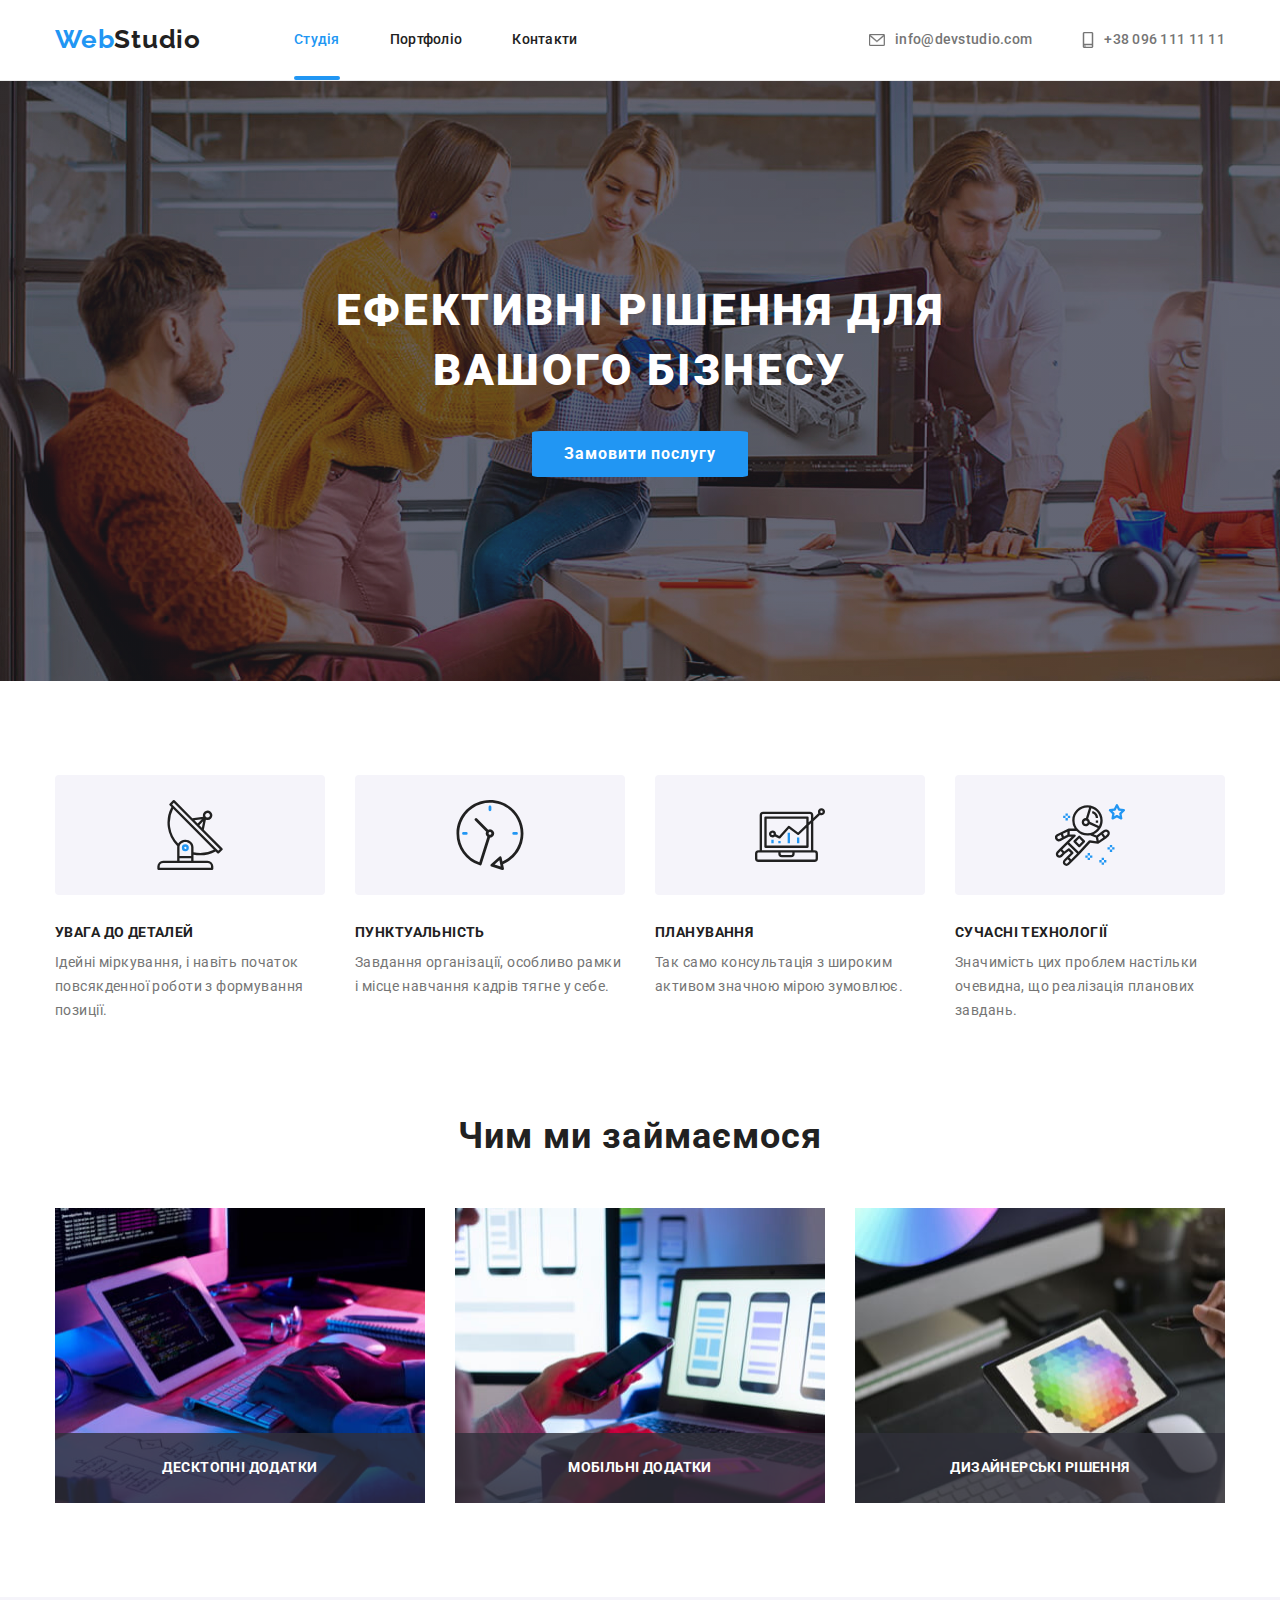
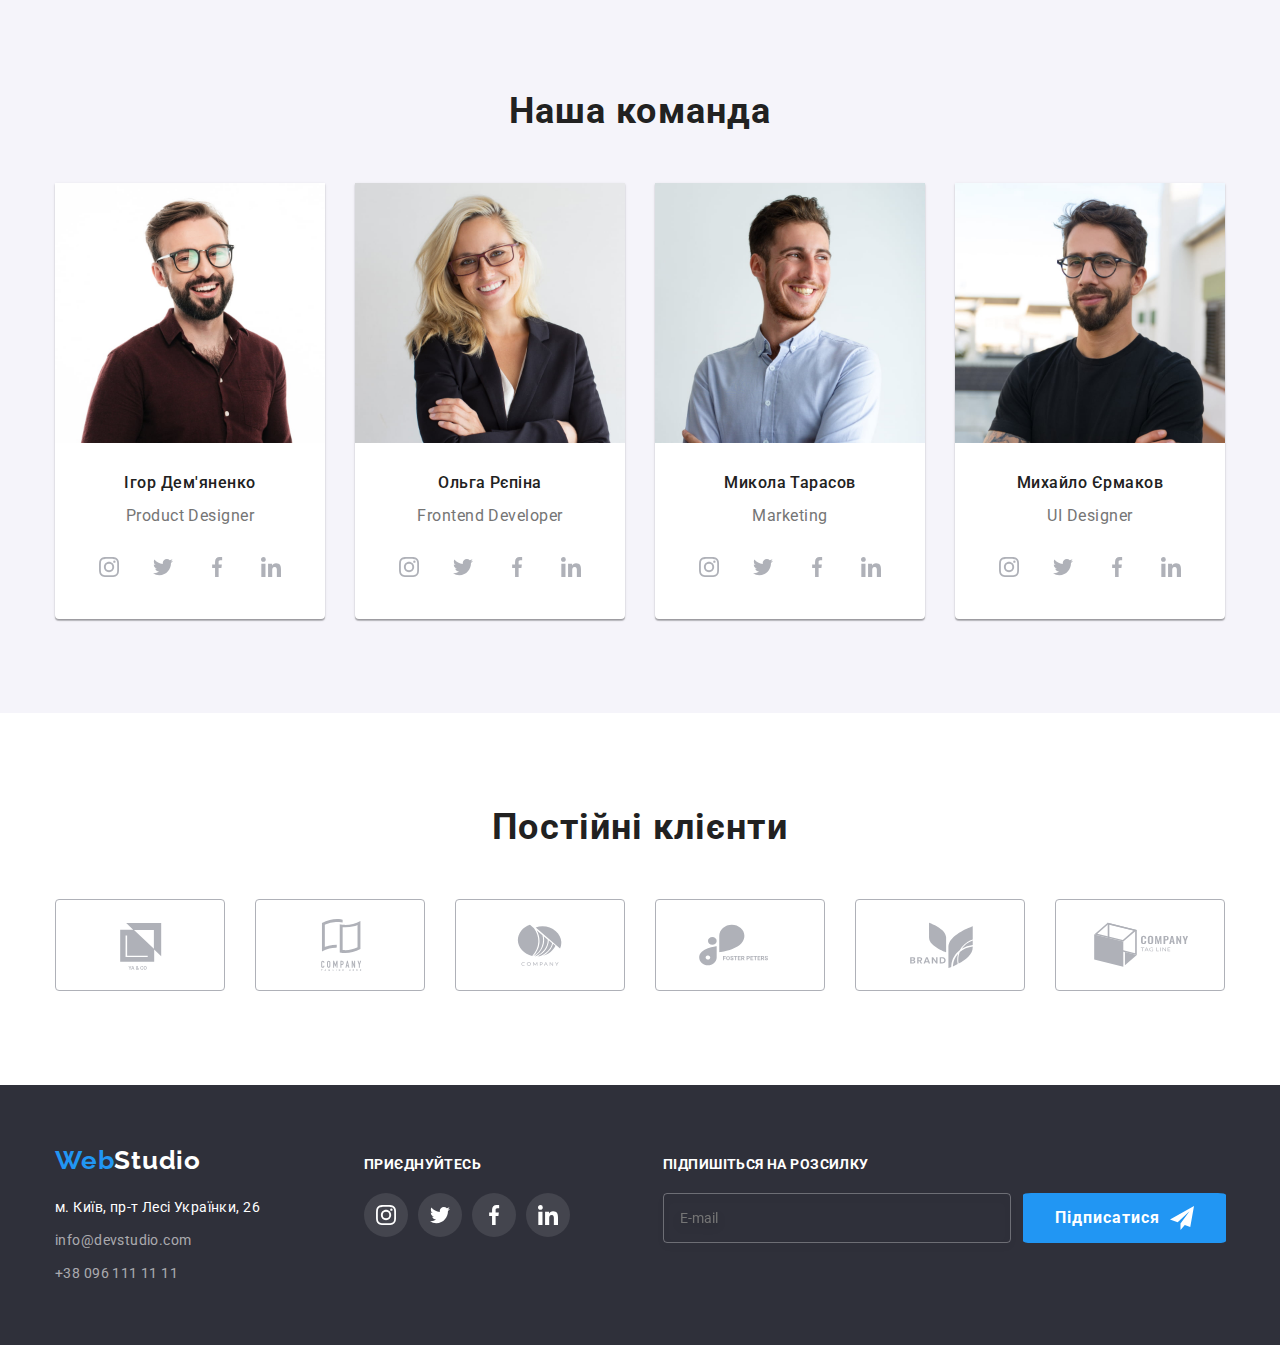
==== index.html @ 27faf97a "Initial commit" ====
<!DOCTYPE html>
<html lang="en">

<head>
    <meta charset="UTF-8">
    <meta http-equiv="X-UA-Compatible" content="IE=edge">
    <meta name="viewport" content="width=device-width, initial-scale=1.0">
    <title>WebStudio</title>
    <link href="https://unpkg.com/aos@2.3.1/dist/aos.css" rel="stylesheet">
    <link rel="stylesheet" href="./styles/modern-normalize.css">
    <link rel="stylesheet" href="./styles/styles.css">
    <link rel="preconnect" href="https://fonts.googleapis.com">
    <link rel="preconnect" href="https://fonts.googleapis.com">
    <link rel="preconnect" href="https://fonts.gstatic.com" crossorigin>
    <link rel="stylesheet"
        href="https://fonts.googleapis.com/css2?family=Raleway:wght@700&family=Roboto:wght@400;500;700;900&display=swap">

</head>

<body>
    <header class="header">
        <div class="container main">
            <!-- Logo -->
            <a class="logo link" href="./index.html"><span class="accent-logo">Web</span>Studio</a>
            <!--Navigation-->
            <nav>
                <ul class="site-nav list">
                    <li class="item"><a class="link position" href="./index.html">Студія</a></li>
                    <li class="item"><a class="link" href="./portfolio.html">Портфоліо</a></li>
                    <li class="item"><a class="link" href="./index.html">Контакти</a></li>
                </ul>
            </nav>

            <ul class="auth-nav list">
                <li class="item">
                    <a class="link" href="mailto:info@devstudio.com">
                        <svg class="icon" width="16" height="12">
                            <use href="./imeges/icons.svg#envelope"></use>
                        </svg>
                        info@devstudio.com</a>
                </li>
                <li class="item"><a class="link" href="tel:+380961111111">
                        <svg class="icon" width="12" height="16">
                            <use href="./imeges/icons.svg#smartphone"></use>
                        </svg>
                        +38 096 111 11 11</a></li>
            </ul>
        </div>
    </header>

    <main>

        <!--Hero-->

        <section class="hero">
            <div class="container">
                <h1 class="main-title">Ефективні рішення для вашого бізнесу</h1>

                <button class="btn primary" type="button" data-modal-open>Замовити послугу</button>
            </div>
        </section>



        <!--Features-->

        <section class="features section">
            <div class="container">
                <h2 class="visually-hidden">features</h2>

                <ul class="list">
                    <li class="item">
                        <div class="box-icon">
                            <svg class="icon-group" width="70" height="70">
                                <use href="./imeges/icons.svg#antenna"></use>
                            </svg>
                        </div>
                        <h3 class="title">Увага до деталей</h3>
                        <p class="text">Ідейні міркування, і навіть початок повсякденної роботи з формування позиції.

                        </p>
                    </li>
                    <li class="item">
                        <div class="box-icon">
                            <svg class="icon-group" width="70" height="70">
                                <use href="./imeges/icons.svg#clock"></use>
                            </svg>
                        </div>
                        <h3 class="title">Пунктуальність</h3>
                        <p class="text">Завдання організації, особливо рамки і місце навчання кадрів тягне у себе.</p>
                    </li>
                    <li class="item">
                        <div class="box-icon">
                            <svg class="icon-group" width="70" height="70">
                                <use href="./imeges/icons.svg#diagram"></use>
                            </svg>
                        </div>
                        <h3 class="title">Планування</h3>
                        <p class="text">Так само консультація з широким активом значною мірою зумовлює.</p>
                    </li>
                    <li class="item">
                        <div class="box-icon">
                            <svg class="icon-group" width="70" height="70">
                                <use href="./imeges/icons.svg#astronaut"></use>
                            </svg>
                        </div>
                        <h3 class="title">Сучасні Технології</h3>
                        <p class="text">Значимість цих проблем настільки очевидна, що реалізація планових завдань.</p>
                    </li>
                </ul>
            </div>
        </section>

        <!--What do we do-->

        <section class="section activity">
            <div class="container">
                <h2 class="section-title">Чим ми займаємося</h2>

                <ul class="list">
                    <li class="item">
                        <div class="activ-modal">
                            <img src="./imeges/img-work/box-1.jpg" alt="Робота с кодом" width="370" height="295">
                            <p class="title">Десктопні додатки</p>
                        </div>


                        <!-- <div class="activ-modal">
                                                <img src="./imeges/img-work/box-1.jpg" alt="Робота с кодом" width="370" height="295">
                                                <div class="modal-title">
                                                    <p class="title">Десктопні додатки</p>
                                                </div>
                                            </div> -->
                    </li>
                    <li class="item">
                        <div class="activ-modal">
                            <img src="./imeges/img-work/box-2.jpg" alt="Робота над інтерфейсом мобільного застосунку"
                                width="370" height="295">
                            <p class="title">Мобільні додатки</p>
                        </div>

                    </li>
                    <li class="item">
                        <div class="activ-modal">
                            <img src="./imeges/img-work/box-3.jpg" alt="Робота з кольоровою палітрою" width="370"
                                height="295">
                            <p class="title">Дизайнерські рішення</p>
                        </div>
                    </li>
                </ul>
            </div>
        </section>

        <!--Our Team-->

        <section class="section team">
            <div class="container">
                <h2 class="section-title">Наша команда</h2>

                <ul class="list">
                    <li class="item">
                        <img class="photo" src="./imeges/img-team/img.jpg " alt="Член нашої команди" height="260"
                            width="270">
                        <div class="person">
                            <h3 class="title">Ігор Дем'яненко</h3>
                            <p class="text">Product Designer</p>
                            <ul class="social-list list">
                                <li class="social-item"><a class="link" href="https://www.instagram.com" target="_blank"
                                        aria-label="instagram"> <svg class="social-icon" width="20" height="20">
                                            <use href="./imeges/icons.svg#instagram"></use>
                                        </svg></a></li>
                                <li class="social-item"><a class="link" href="https://twitter.com/?lang=ru"
                                        target="_blank" aria-label="twitter"><svg class="social-icon" width="20"
                                            height="20">
                                            <use href="./imeges/icons.svg#twitter"></use>
                                        </svg></a></li>
                                <li class="social-item"><a class="link" href="https://www.facebook.com" target="_blank"
                                        aria-label="facebook"><svg class="social-icon" width="20" height="20">
                                            <use href="./imeges/icons.svg#facebook"></use>
                                        </svg></a></li>
                                <li class="social-item"><a class="link" href="https://www.linkedin.com/login/uk"
                                        target="_blank" aria-label="linkedin"><svg class="social-icon" width="20"
                                            height="20">
                                            <use href="./imeges/icons.svg#linkedin"></use>
                                        </svg></a></li>
                            </ul>
                        </div>
                    </li>
                    <li class="item">
                        <img class="photo" src="./imeges/img-team/img-1.jpg" alt="Член нашої команди" height="260"
                            width="270">
                        <div class="person">
                            <h3 class="title">Ольга Рєпіна</h3>
                            <p class="text">Frontend Developer</p>
                            <ul class="social-list list">
                                <li class="social-item"><a class="link" href="https://www.instagram.com" target="_blank"
                                        aria-label="instagram">
                                        <svg class="social-icon" width="20" height="20">
                                            <use href="./imeges/icons.svg#instagram"></use>
                                        </svg></a></li>
                                <li class="social-item"><a class="link" href="https://twitter.com/?lang=ru"
                                        target="_blank" aria-label="twitter"><svg class="social-icon" width="20"
                                            height="20">
                                            <use href="./imeges/icons.svg#twitter"></use>
                                        </svg></a></li>
                                <li class="social-item"><a class="link" href="https://www.facebook.com" target="_blank"
                                        aria-label="facebook"><svg class="social-icon" width="20" height="20">
                                            <use href="./imeges/icons.svg#facebook"></use>
                                        </svg></a></li>
                                <li class="social-item"><a class="link" href="https://www.linkedin.com/login/uk"
                                        target="_blank" aria-label="linkedin"><svg class="social-icon" width="20"
                                            height="20">
                                            <use href="./imeges/icons.svg#linkedin"></use>
                                        </svg></a></li>
                            </ul>


                        </div>
                    <li class="item">
                        <img class="photo" src="./imeges/img-team/img-2.jpg" alt="Член нашої команди" height="260"
                            width="270">
                        <div class="person">
                            <h3 class="title">Микола Тарасов</h3>
                            <p class="text">Marketing</p>
                            <ul class="social-list list">
                                <li class="social-item"><a class="link" href="https://www.instagram.com" target="_blank"
                                        aria-label="instagram"> <svg class="social-icon" width="20" height="20">
                                            <use href="./imeges/icons.svg#instagram"></use>
                                        </svg></a></li>
                                <li class="social-item"><a class="link" href="https://twitter.com/?lang=ru"
                                        target="_blank" aria-label="twitter"><svg class="social-icon" width="20"
                                            height="20">
                                            <use href="./imeges/icons.svg#twitter"></use>
                                        </svg></a></li>
                                <li class="social-item"><a class="link" href="https://www.facebook.com" target="_blank"
                                        aria-label="facebook"><svg class="social-icon" width="20" height="20">
                                            <use href="./imeges/icons.svg#facebook"></use>
                                        </svg></a></li>
                                <li class="social-item"><a class="link" href="https://www.linkedin.com/login/uk"
                                        target="_blank" aria-label="linkedin"><svg class="social-icon" width="20"
                                            height="20">
                                            <use href="./imeges/icons.svg#linkedin"></use>
                                        </svg></a></li>
                            </ul>
                        </div>
                    </li>
                    <li class="item">
                        <img class="photo" src="./imeges/img-team/img-3.jpg" alt="Член нашої команди" height="260"
                            width="270">
                        <div class="person">
                            <h3 class="title">Михайло Єрмаков</h3>
                            <p class="text">UI Designer</p>
                            <ul class="social-list list">
                                <li class="social-item"><a class="link" href="https://www.instagram.com" target="_blank"
                                        aria-label="instagram"> <svg class="social-icon" width="20" height="20">
                                            <use href="./imeges/icons.svg#instagram"></use>
                                        </svg></a>
                                </li>
                                <li class="social-item"><a class="link" href="https://twitter.com/?lang=ru"
                                        target="_blank" aria-label="twitter"><svg class="social-icon" width="20"
                                            height="20">
                                            <use href="./imeges/icons.svg#twitter"></use>
                                        </svg></a></li>
                                <li class="social-item"><a class="link" href="https://www.facebook.com" target="_blank"
                                        aria-label="facebook"><svg class="social-icon" width="20" height="20">
                                            <use href="./imeges/icons.svg#facebook"></use>
                                        </svg></a></li>
                                <li class="social-item"><a class="link" href="https://www.linkedin.com/login/uk"
                                        target="_blank" aria-label="linkedin"><svg class="social-icon" width="20"
                                            height="20">
                                            <use href="./imeges/icons.svg#linkedin"></use>
                                        </svg></a></li>
                            </ul>
                        </div>
                    </li>
                </ul>


            </div>
        </section>

        <section class="client-section">
            <h2 class="section-title">Постійні клієнти</h2>
            <div>
                <ul class="client-list list">
                    <li class="item">
                        <a class="link" href="">
                            <svg class="client-icon">
                                <use href="./imeges/icons.svg#client-1"></use>
                            </svg>
                        </a>

                    </li>
                    <li class="item">
                        <a class="link" href="">
                            <svg class="client-icon" width="170" height="92">
                                <use href="./imeges/icons.svg#client-2"></use>
                            </svg>
                        </a>

                    </li>
                    <li class="item">
                        <a class="link" href="">
                            <svg class="client-icon" width="170" height="92">
                                <use href="./imeges/icons.svg#client-3"></use>
                            </svg>
                        </a>

                    </li>
                    <li class="item">
                        <a class="link" href="">
                            <svg class="client-icon" width="170" height="92">
                                <use href="./imeges/icons.svg#client-4"></use>
                            </svg>
                        </a>

                    </li>
                    <li class="item">
                        <a class="link" href="">
                            <svg class="client-icon" width="170" height="92">
                                <use href="./imeges/icons.svg#client-5"></use>
                            </svg>
                        </a>

                    </li>
                    <li class="item">
                        <a class="link" href="">
                            <svg class="client-icon" width="170" height="92">
                                <use href="./imeges/icons.svg#client-6"></use>
                            </svg>
                        </a>


                    </li>
                </ul>
            </div>
        </section>
    </main>

    <footer class="footer">

        <!--Address-->
        <div class="container foot-add">

            <div class="block-add">
                <a class="logo link" href="./index.html"><span class="accent-logo">Web</span>Studio</a>

                <address class="address">
                    <ul class="add-list">
                        <li class="item"><a class="link addr" href="https://goo.gl/maps/9xss51EfxwouUqXj7"
                                target="_blank" rel="noreferrer noopener">м. Київ, пр-т Лесі Українки, 26</a>
                        </li>
                        <li class="item"><a class="link" href="mailto:info@devstudio.com">info@devstudio.com</a></li>
                        <li class="item"><a class="link" href="tel:+380961111111">+38 096 111 11 11</a></li>
                    </ul>
                </address>
            </div>


            <div class="sociallink foot-block">
                <p class="title">приєднуйтесь</p>
                <ul class="social-list list">
                    <li class="social-item-main"><a class="link" href="https://www.instagram.com" target="_blank"
                            aria-label="instagram">
                            <svg class="social-icon" width="20" height="20">
                                <use href="./imeges/icons.svg#instagram"></use>
                            </svg></a></li>
                    <li class="social-item-main"><a class="link" href="https://twitter.com/?lang=ru" target="_blank"
                            aria-label="twitter"><svg class="social-icon" width="20" height="20">
                                <use href="./imeges/icons.svg#twitter"></use>
                            </svg></a></li>
                    <li class="social-item-main"><a class="link" href="https://www.facebook.com" target="_blank"
                            aria-label="facebook"><svg class="social-icon" width="20" height="20">
                                <use href="./imeges/icons.svg#facebook"></use>
                            </svg></a></li>
                    <li class="social-item-main"><a class="link" href="https://www.linkedin.com/login/uk"
                            target="_blank" aria-label="linkedin"><svg class="social-icon" width="20" height="20">
                                <use href="./imeges/icons.svg#linkedin"></use>
                            </svg></a></li>
                </ul>
            </div>

            <div class="block-form">
                <form name="send-form">
                    <p class="send-title">Підпишіться на розсилку</p>
                    <div class="send">
                        <label>
                            <input class="send-input" type="email" name="send" placeholder="E-mail">
                        </label>
                        <button class="btn primary send-btn" type="submit">
                            Підписатися
                            <svg class="icon-send" width="24" height="24">
                                <use href="./imeges/icons.svg#send"></use>
                            </svg>
                        </button>
                    </div>
                </form>
            </div>

        </div>
    </footer>

    <!-- Modal -->

    <div class="backdrop is-hidden" data-modal>
        <div class="modal"><button class="modal-btn" type="button" data-modal-close>
                <svg class="close-btn" width="11" height="11">
                    <use href="./imeges/icons.svg#close"></use>
                </svg>
            </button>

            <form class="register-form" name="register-form">
                <strong class="register-form-title">Залиште свої дані, ми вам передзвонимо</strong>
                <div class="register-form-group" role="group">
                    <label class="register-form-field">
                        <span class="register-form-lable">Ім'я</span>
                        <input class="register-form-input" name="user-name" type="text" required>
                        <svg class="register-form-icon" height="18" width="18">
                            <use href="./imeges/icons.svg#person-black"></use>
                        </svg>
                    </label>
                    <label class="register-form-field">
                        <span class="register-form-lable">Телефон</span>
                        <input class="register-form-input" name="user-tel" type="tel" required>
                        <svg class="register-form-icon" height="18" width="18">
                            <use href="./imeges/icons.svg#phone-black"></use>
                        </svg>
                    </label>
                    <label class="register-form-field">
                        <span class="register-form-lable">Пошта</span>
                        <input class="register-form-input" name="user-email" type="email" required>
                        <svg class="register-form-icon" height="18" width="18">
                            <use href="./imeges/icons.svg#email-black"></use>
                        </svg>
                    </label>
                    <label class="register-form-field">
                        <span class="register-form-heading">Коментар</span>
                        <textarea class="register-form-message" name="massage" rows="5"
                            placeholder="Введіть текст"></textarea>
                    </label>
                </div>

                <label class="register-form-agreement">
                    <input class="register-form-checkbox visually-hidden" type="checkbox" name="agreement" required>
                    <svg class="register-form-icons" width="16" height="15">
                        <use class="icon-uncheck" href="./imeges/icons.svg#uncheck"></use>
                        <use class="icon-check" href="./imeges/icons.svg#check"></use>
                    </svg>
                    <span class="register-form-desc">Погоджуюся з розсилкою та приймаю
                        <a class="register-form-link" href="">Умови договору</a></span>
                </label>
                <button class="register-form-btn btn primary" type="submit">Відправити</button>
            </form>


        </div>


    </div>

    <script src="./js/modal.js"></script>
    <script src="https://unpkg.com/aos@2.3.1/dist/aos.js"></script>
</body>

</html>
---- styles/styles.css ----
:root {
    --main-color-title: #212121;
    --main-color-text: #757575;
    --accent-color: #2196F3;
    --additional-color: rgba(255, 255, 255, 0.6);
    --black-color: #000000;
    --main-background-color: #fff;
    --header-bg: #ECECEC;
    --additional-bg: #2F303A;
    --btn-color: #F5F4FA;
    --bg-portfolio: #EEEEEE;
    --icon: #AFB1B8;
    --white-ten-persent: rgba(255, 255, 255, 0.1);
    --black-ten-persent: rgba(0, 0, 0, 0.1);
    --backdrop: rgba(0, 0, 0, 0.2);
    --rgba-accent-bg: rgba(33, 150, 243, 0.9);
    --activity-modal:rgba(47, 48, 58, 0.8);
    --duration: 250ms;
    --timing-function: cubic-bezier(0.4, 0, 0.2, 1);
    --register-form-border: 1px solid rgba(33, 33, 33, 0.2);

}


body {
    background-color: var(--main-background-color);
    color: var(--main-color-text);
    font-family: 'Roboto', sans-serif;
    letter-spacing: 0.03em;
    font-size: 14px;

}

h1,
h2,
h3,
h4,
h5,
h6,
p,
ul {
    margin-top: 0;
    margin-bottom: 0;
    padding-right: 0;
    padding-left: 0;
}

img {
    display: block;
}

.visually-hidden {
    position: absolute;
    width: 1px;
    height: 1px;
    margin: -1px;
    border: 0;
    padding: 0;
    white-space: nowrap;
    clip-path: inset (100%);
    clip: rect(0 0 0 0);
    overflow: hidden;
}

.container {
    margin-right: auto;
    margin-left: auto;
    /* outline: 1px solid tomato; */


    width: 1200px;
    padding-right: 15px;
    padding-left: 15px;

}

/* header */

.container.main {
    display: flex;
    align-items: center;
}

.container .list {
    display: flex;
}

.site-nav {
    display: flex;
}


.auth-nav {
    display: flex;
}

.auth-nav .link {
    display: block;
    padding-top: 32px;
    padding-bottom: 32px;
}

.header {
    border-bottom-width: 1px;
    border-bottom-style: solid;
    border-bottom-color: var(--header-bg);

}

.logo.link {
    display: block;
    margin-right: 93px;

    font-family: 'Raleway';
    font-weight: 700;
    font-size: 26px;
    line-height: 1.2;
    letter-spacing: 0.03em;
    color: var(--main-color-title);
}

.accent-logo {
    color: var(--accent-color);
}

/* nav */

.list {
    list-style-type: none;
    margin: 0;
    padding-left: 0;
}

.site-nav .item,
.auth-nav .item {
    font-weight: 500;
    font-size: 14px;
    line-height: 1.14;
    letter-spacing: 0.02em;
}

.site-nav .item+.item {
    margin-left: 50px;
}



.auth-nav {
    margin-left: auto;
}

.auth-nav .item+.item {
    margin-left: 50px;
}

.link {
    text-decoration: none;
    color: var(--main-color-title);
}

.list .link {
    transition: color var(--duration) var(--timing-function) ;
}

.list .link:hover,
.list .link:focus {
    color: var(--accent-color);
}

.site-nav .link {
    display: block;
    padding-top: 32px;
    padding-bottom: 32px;
}

.auth-nav.list .link {
    color: var(--main-color-text);
}

.auth-nav .link:hover {
    color: var(--accent-color);
}



.link.position {
    position: relative;
    color: #2196F3;
}

.site-nav .link.position::after {
    position: absolute;
    left: 0;
    bottom: 0;
    content: "";
    width: 100%;
    height: 4px;
    border-radius: 2px;
    background-color: var(--accent-color);
}

.icon {
    fill: currentColor;
    stroke: currentColor;
}




.auth-nav.list .link {
    display: flex;
    align-items: center;
    gap: 10px;
}

/* hero */

.hero {
    background-color: var(--additional-bg);
    text-align: center;
    padding: 200px 0;
    background-image: linear-gradient(to right,
            rgba(47, 48, 58, 0.4),
            rgba(47, 48, 58, 0.4)),
        url(../imeges/img-bg/Img.jpg);
    background-repeat: no-repeat;
    background-size: cover;
    height: 600px;
    max-width: 1600px;
    margin-left: auto;
    margin-right: auto;
}

.main-title {
    width: 696px;
    margin: 0 auto;
    margin-bottom: 30px;
    font-weight: 900;
    font-size: 44px;
    line-height: 1.36;
    letter-spacing: 0.06em;
    text-transform: uppercase;
    color: var(--main-background-color);
}


/* animatons */



/* Backdrom/Modal */

.backdrop {
    position: fixed;
    top: 0;
    left: 0;
    width: 100%;
    height: 100%;
    background-color: var(--backdrop);
    transition: opacity var(--duration) var(--timing-function);

}

.backdrop.is-hidden {
    opacity: 0;
    pointer-events: none;
    visibility: hidden;
}

.backdrop.is-hidden .modal {
    opacity: 0;
    transform: translate(-50%, 0px);
  
}

.modal {
    position: absolute;
    top: 50%;
    left: 50%;
    transform: translate(-50%, -50%);
    width: 528px;
    height: 581px;

    padding: 40px;

    background-color: var(--main-background-color);
    box-shadow: 0px 1px 3px rgba(0, 0, 0, 0.12), 0px 1px 1px rgba(0, 0, 0, 0.14), 0px 2px 1px rgba(0, 0, 0, 0.2);
    border-radius: 4px;
    transition: opacity var(--duration) var(--timing-function), transform var(--duration) var(--timing-function), visibility var(--duration) var(--timing-function) ;
  
}

/* Register Form */



.register-form-title {
    display: block;
    text-align: center;
    margin-bottom: 12px;
    font-size: 20px;
    color: var(--main-color-title)
}

.register-form-group {
    position: relative;
    display: block;
    margin-bottom: 20px;

}

.register-form-field {
position: relative;
    display: block;
    margin-bottom: 10px;
}


.register-form-lable {
    display: block;
    margin-bottom: 4px;
    font-weight: 400;
        font-size: 12px;
        line-height: 1.16;
        letter-spacing: 0.01em;
}

.register-form-input {
width: 100%;
height: 45px;
padding-left: 42px;
padding-right: 42px;

border: var(--register-form-border);
border-radius: 4px;
outline: transparent;

transition: border var(--duration) var(--timing-function);
}

.register-form-input:focus,
.register-form-input:hover {
    border: 1px solid var(--accent-color);
}

.register-form-message {
display: block;
    width: 100%;
    height: 130px;
    padding: 18px;

    font-size: 14px;

    resize: none;
    outline: transparent;
    border: var(--register-form-border);
    border-radius: 10px;

    transition: border var(--duration) var(--timing-function);
}

.register-form-message:focus,
.register-form-message:hover {
    border: 1px solid var(--accent-color);
}




.register-form-agreement {
    display: flex;
    align-items: center;
    justify-content: center;
    gap: 10px;
    margin-bottom: 30px;
}

.register-form-heading {
    display: block;
        margin-bottom: 10px;
        font-size: 14px;
}

.register-form-icon {
position: absolute;
display: block;
   bottom: 12px;
   left: 12px;
   transition: fill var(--duration) var(--timing-function);
}

.register-form-input:focus ~ .register-form-icon,
.register-form-input:hover ~ .register-form-icon {
fill: var(--accent-color);
}

.icon-check {
    opacity: 0;
    transition: opacity var(--duration) var(--timing-function);
}
.icon-uncheck {
    opacity: 1;
    transition: opacity var(--duration) var(--timing-function);
}

.register-form-checkbox:checked + .register-form-icons .icon-check {
opacity: 1;
}
.register-form-checkbox:checked+.register-form-icons .icon-uncheck {
    opacity: 0;
}

.register-form-link {
    color: var(--accent-color);
}

.register-form-btn {
    display: block;
    margin: 0 auto;
    width: 200px;
    box-shadow: 0px 3px 1px rgba(0, 0, 0, 0.1), 0px 1px 2px rgba(0, 0, 0, 0.08), 0px 2px 2px rgba(0, 0, 0, 0.12);
}


/* button */

.btn {
    padding-top: 6px;
    padding-right: 22px;
    padding-bottom: 6px;
    padding-left: 22px;

    cursor: pointer;
    outline: none;
    border: none;
    border-radius: 4%;
    font-weight: 500;
    font-size: 16px;
    line-height: 1.625;
    align-items: center;
    text-align: center;
    letter-spacing: 0.03em;
    color: var(--main-color-title);
    background-color: var(--btn-color);
    font-family: inherit;

    transition: color var(--duration) var(--timing-function), background-color var(--duration) var(--timing-function), box-shadow var(--duration) var(--timing-function);
}

.btn:hover,
.btn:active,
.btn:focus {
    color: var(--main-background-color);
    background-color: var(--accent-color);
    box-shadow: 0px 3px 1px rgba(0, 0, 0, 0.1), 0px 1px 2px rgba(0, 0, 0, 0.08), 0px 2px 2px rgba(0, 0, 0, 0.12);
}

.btn.primary {
    padding-top: 10px;
    padding-right: 32px;
    padding-bottom: 10px;
    padding-left: 32px;

    background-color: var(--accent-color);
    color: var(--main-background-color);
    font-weight: 700;
    letter-spacing: 0.06em;

}

.modal-btn {
    cursor: pointer;
    display: flex;
    justify-content: center;
    align-items: center;
    position: absolute;
    top: 8px;
    right: 8px;
    width: 30px;
    height: 30px;
    border-radius: 50%;
    border: 1px solid var(--black-ten-persent) ;
    background-color: var(--main-background-color);
transition: fill var(--duration) var(--timing-function);
}

.modal-btn:hover {
    fill: var(--accent-color);
}


/* .modal-btn:hover,
.modal-btn:focus {
    border: 1px solid var(--accent-color);
    color: var(--accent-color);
} */






/* main */

.section {
    padding-top: 94px;
    padding-bottom: 94px;
}

.features.section {
    padding-bottom: 0;
}

.title {
    margin-bottom: 10px;

    font-weight: 700;
    font-size: 14px;
    line-height: 1.14;
    letter-spacing: 0.03em;
    text-transform: uppercase;
    color: var(--main-color-title);
}


.box-icon {
    display: flex;
    width: 270;
    height: 120px;
    background-color: var(--btn-color);
    align-items:center;
    justify-content: center;
    margin-bottom: 30px;
    border-radius: 4px;
}

.features .item {
    width: 270px;
}

.features .item+.item {
    margin-left: 30px;
}

/* Чим ми займаемося */

.activity .item+.item {
    margin-left: 30px;
}

.activ-modal {
        position: relative;
    } 

/* .activ-modal::before {
    content: "";
    position: absolute;
    bottom: 0;
    left: 0;
    height: 70px;
    width: 100%;
    background-color: var(--activity-modal);
}

.activity .title {
    position: absolute;
    bottom: 0;
    left: 50%;
    transform: translate(-50%, 0);
    color: var(--main-background-color);
    padding: 27px 0px;
    margin: 0;

} */

.modal-title {

}

.activ-modal .title {
    position: absolute;
    display: flex;
    justify-content: center;
    align-items: center;
    color: var(--main-background-color);
    
    bottom: 0;
    margin-bottom: 0;
    
    width: 100%;
    height: 70px;
    background-color: var(--activity-modal);


}


/*  */

.section.team .title {
    font-weight: 700;
    font-size: 14px;
    line-height: 1.14;
    letter-spacing: 0.03em;
    color: var(--main-color-title);
    text-transform: none;
}


.section.team .item {
    background-color: var(--main-background-color);
    box-shadow: 0px 1px 3px rgba(0, 0, 0, 0.12), 0px 1px 1px rgba(0, 0, 0, 0.14), 0px 2px 1px rgba(0, 0, 0, 0.2);
    border-radius: 0px 0px 4px 4px;
}

.section-title {

    margin-bottom: 50px;

    font-weight: 700;
    font-size: 36px;
    line-height: 1.16;
    text-align: center;
    letter-spacing: 0.03em;
    color: var(--main-color-title);
    
}

.text {
    font-size: 14px;
    line-height: 1.7;
    letter-spacing: 0.03em;
    color: var(--main-color-text);
}

.section.team .text {
    font-size: 16px;
    font-weight: 400;
    text-align: center;
    margin-bottom: 16px;
}

.section.team {
    background-color: #F5F4FA;
}

.section.team .title {
    font-weight: 500;
    font-size: 16px;
    line-height: 1.187;
    text-align: center;
    letter-spacing: 0.03em;
    color: var(--main-color-title);
}


.section.team .item+.item {
    margin-left: 30px;
}

.person {
    padding-top: 30px;
    padding-bottom: 30px;
}

.social-list {
    display: flex;
    gap: 10px;
    justify-content: center;

}


.social-item .link {
    display: flex;
    align-items: center;
    justify-content: center;
    width: 44px;
    height: 44px;
    color: var(--icon);
    border-radius: 50%;
    background-color: var(--main-background-color);

    transition: color var(--duration) var(--timing-function), background-color var(--duration) var(--timing-function);
}

.social-icon {
    fill: currentColor;

}

.social-item .link:hover,
.social-item .link:focus {
    color: var(--main-background-color);
    background-color: var(--accent-color);
}


/* кліенти */

.client-section {
    padding-top: 94px;
    padding-bottom: 94px;
}

.client-list {
display: flex;
justify-content: center;
gap: 30px;
}

.client-icon {
    fill: currentColor;
    width: 170px;
    height: 92px;
}

.client-section .link {
    display: block;
    border: 1px solid var(--icon);
    border-radius: 4px;
    color: var(--icon);
    width: 170px;
    height: 92px;

    transition: color var(--duration) var(--timing-function), border-color var(--duration) var(--timing-function);
}

.client-section .link:hover,
.client-section .link:focus {
    color: var(--accent-color);
    border-color: var(--accent-color);
}











/* Footer */

.footer {
    background-color: var(--additional-bg);
    padding-bottom: 60px;
    padding-top: 60px;
}

.footer .logo {
    color: var(--main-background-color)
}

.address .link {
    font-style: normal;
    font-weight: 400;
    font-size: 14px;
    line-height: 1.7;
    letter-spacing: 0.03em;
    color: var(--additional-color);
}


.link.addr {
    font-style: normal;
    font-weight: 400;
    font-size: 14px;
    line-height: 1.7;
    letter-spacing: 0.03em;
    color: #FFFFFF;
}

.add-list {
    list-style: none;
}

.add-list .item:not(:last-child) {
    margin-bottom: 9px;
}

.add-list .link {
    transition: color var(--duration) var(--timing-function);
}

.add-list .link:hover,
.add-list .link:focus {
    color: var(--accent-color);
}

.footer .logo {
    margin-bottom: 20px;
}

.container.foot-add {
display: flex;
align-items: baseline;
}

.block-add {
    margin-right: 70px;
}

/* footer sosial */

.footer-sections {
    display: flex;

}
.social-item-main {
    display: flex;
}

.social-item-main .link{
display: flex;
align-items: center;
justify-content: center;
width: 44px;
height: 44px;
color: var(--main-background-color);
border-radius: 50%;
background-color: var(--white-ten-persent);
}

.sociallink .link {
transition: color var(--duration) var(--timing-function), background-color var(--duration) var(--timing-function), stroke var(--duration) var(--timing-function);
}

.sociallink .link:hover,
.sociallink .link:focus {
    background-color: var(--accent-color);
    color: var(--main-background-color);
   
}
.sociallink .title {
    color: var(--main-background-color);
    margin-bottom: 20px;
}

/* footer send */

.icon-send {
    fill: #fff;
}

.send-btn {
    display: flex;
    gap: 10px;
}


.foot-block {
    margin-right: 93px;
}

.send {
    display: flex;
}

.send-title {
    color: var(--main-background-color);
    margin-bottom: 20px;
    font-weight: 700;
    font-size: 14px;
    line-height: 1.14;
    letter-spacing: 0.03em;
    text-transform: uppercase;
}

.send-input {
    background-color: transparent;
    height: 50px;
    width: 348px;
    outline: transparent;
    border: 1px solid rgba(255, 255, 255, 0.3);
    filter: drop-shadow(0px 4px 4px rgba(0, 0, 0, 0.15));
    border-radius: 4px;
    margin-right: 12px;
    padding-left: 16px;
    color: var(--main-background-color);

    transition: border var(--duration) var(--timing-function);
}

.send-input:focus {
    border: 1px solid var(--accent-color);
}

.send-input {
    padding-left: 16px;
}

.block-form {
    margin-right: auto;
}


/* PORTFOLIO */

.title-port {
    margin-bottom: 4px;
    font-weight: 700;
    font-size: 18px;
    line-height: 2;
    letter-spacing: 0.06em;
    color: var(--main-color-title);
}

.category {
    font-weight: 400;
    font-size: 16px;
    line-height: 1.87;
    letter-spacing: 0.03em;
    color: var(--main-color-text);
}

.section.our-work .list {
    justify-content: center;
}


.container .list.card {
    display: flex;
}

.list.card {
    margin-top: 50px;
    flex-wrap: wrap;
}


.list.button .item+.item {
    margin-left: 8px;
}

.list.card .item {
    margin-right: 30px;
    margin-bottom: 30px;

}

.name-card {
    padding: 20px 24px;
    border: 1px solid var(--bg-portfolio);
    border-top: none;
}

.list.card .item:nth-child(3n) {
    margin-right: 0px;
}

.list.card .item:nth-last-child(-n+3) {
    margin-bottom: 0px;
}

.list.card .link {
    display: block;

    transition: box-shadow var(--duration) var(--timing-function);
}

.list.card .link:hover,
.list.card .link:focus {
    box-shadow: 0px 1px 1px rgba(0, 0, 0, 0.12), 0px 4px 4px rgba(0, 0, 0, 0.06), 1px 4px 6px rgba(0, 0, 0, 0.16);
}

/* Перехід у картках */

.card-thumb {
    position: relative;
    overflow: hidden;
}

.card-thumb::before {
    content: "";
    position: absolute;
    top: 0;
    left: 0;
    width: 100%;
    height: 100%;
    background-color: var(--rgba-accent-bg);

    opacity: 0;
    transform: translate(0, 100%);
    transition: transform var(--duration) var(--timing-function), opacity var(--duration) var(--timing-function);
}

.item .link:hover .card-thumb::before,
.item .link:focus .card-thumb::before {
    opacity: 1;
    transform: translate(0, 0);
}

.card-thumb .text {
    position: absolute;
    top: 0;
    left: 0;
    width: 100%;
    height: 100%;

    color: var(--main-background-color);
    padding: 63px, 24px;
    padding: 63px 24px;
    font-size: 18px;
    line-height: 1.5;
    letter-spacing: 0.03em;

    opacity: 0;
    transform: translate(0, 100%);
    transition: transform var(--duration) var(--timing-function), opacity var(--duration) var(--timing-function);
    
}

.item .link:hover .card-thumb .text,
.item .link:focus .card-thumb .text {
    opacity: 1;
    transform: translate(0, 0);
}
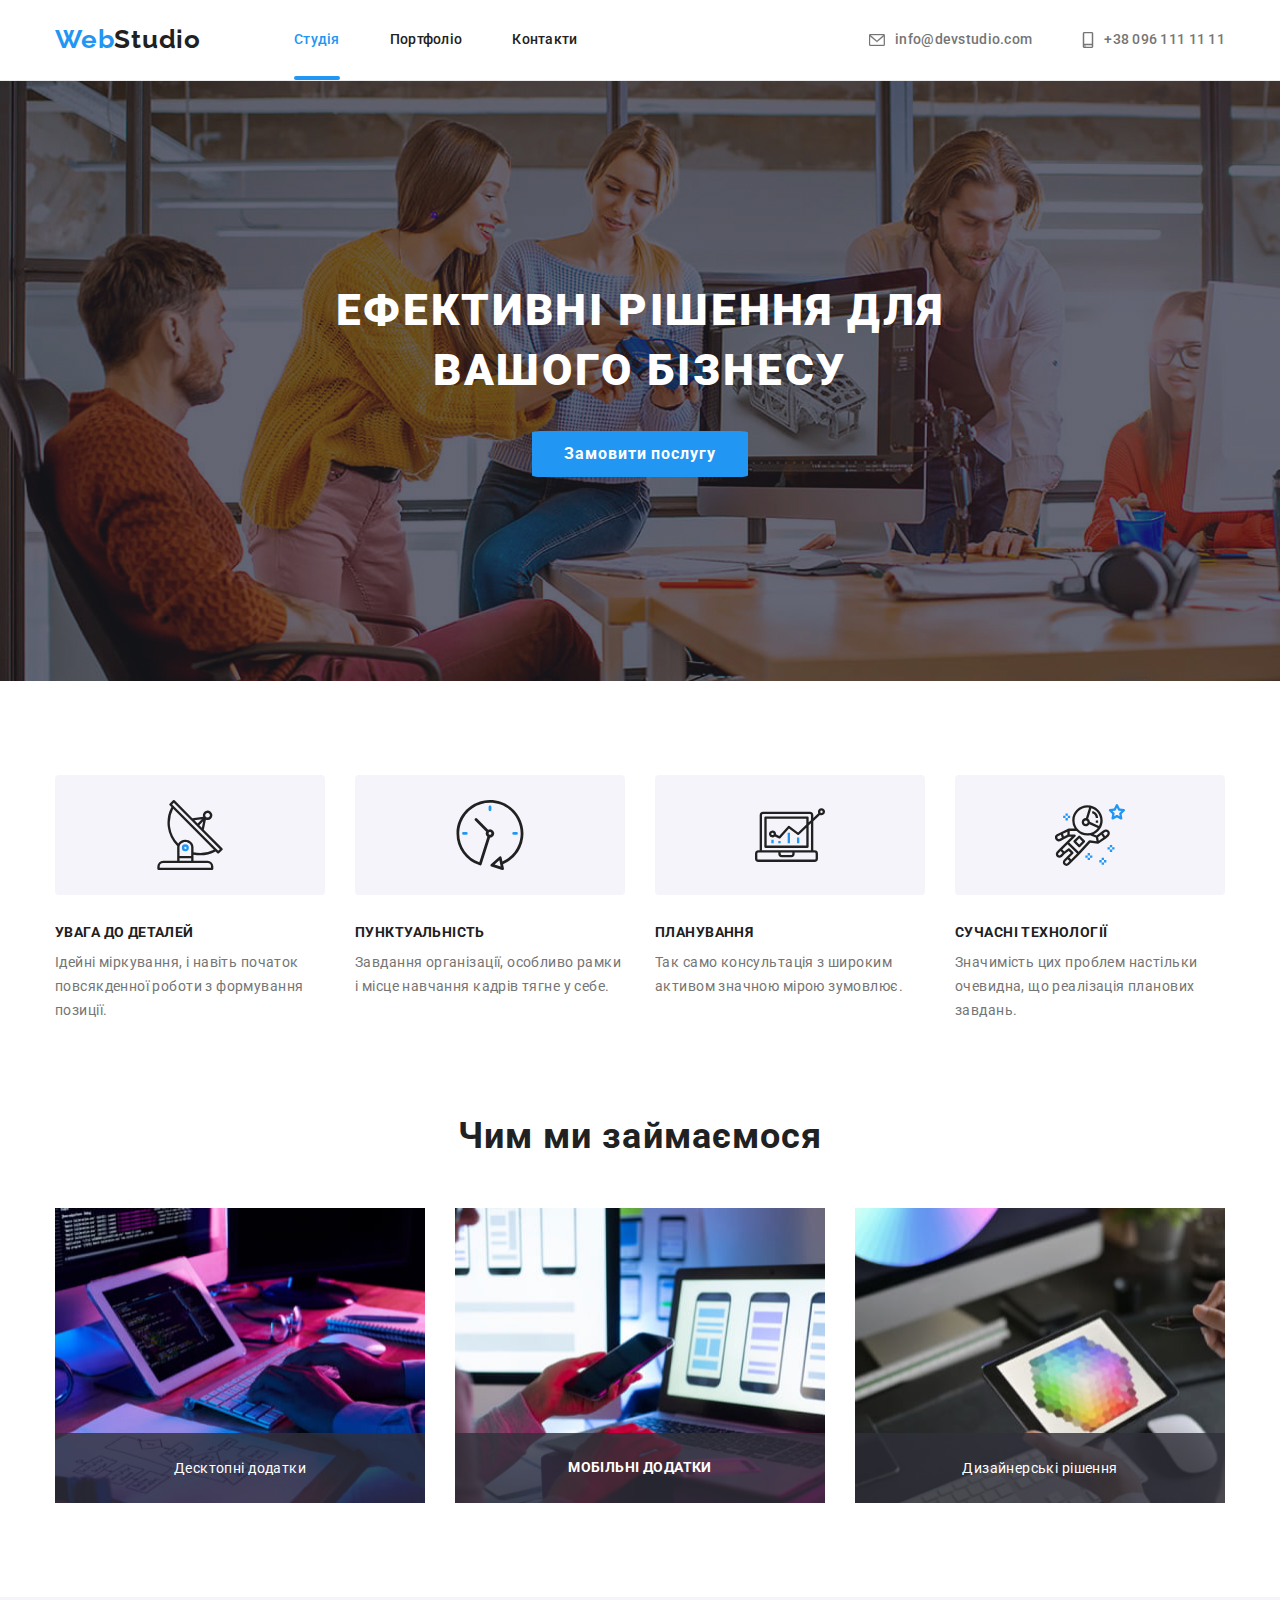
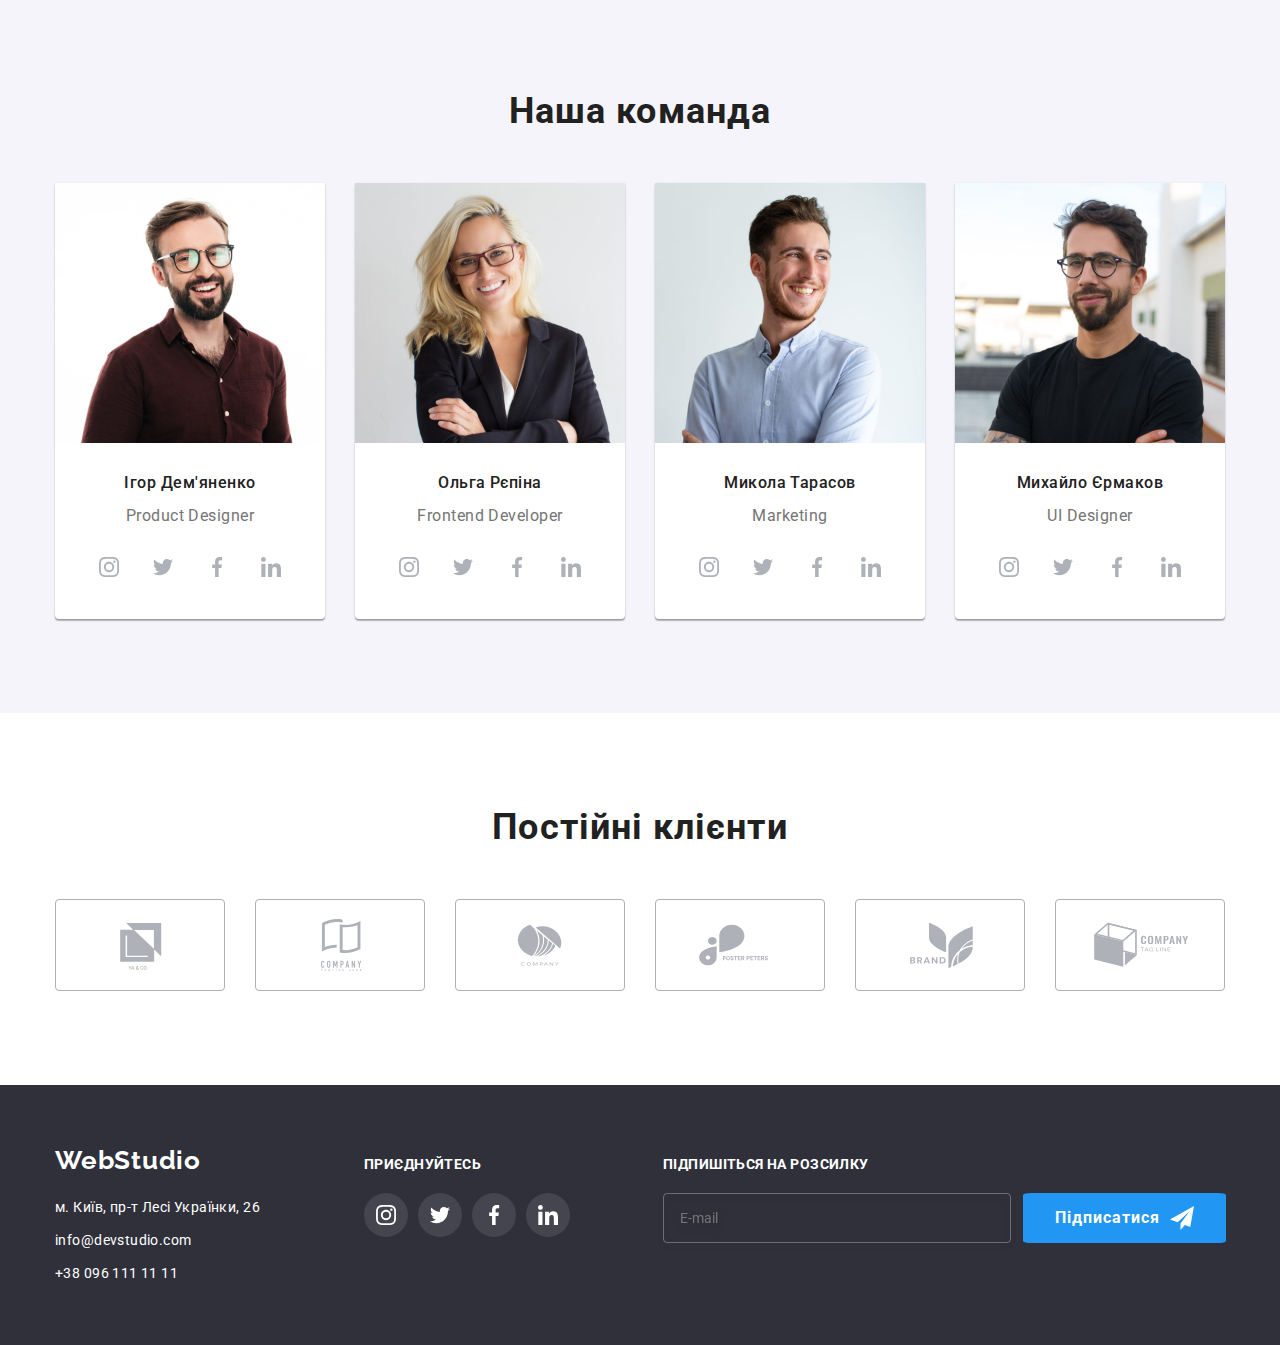
==== commit 9e38db11: "Відфарматовані html та css код по БЕМ" ====
--- a/index.html
+++ b/index.html
@@ -19,28 +19,29 @@
 
 <body>
     <header class="header">
-        <div class="container main">
+        <div class="header__container container">
             <!-- Logo -->
-            <a class="logo link" href="./index.html"><span class="accent-logo">Web</span>Studio</a>
+            <a class="logo link" href="./index.html"><span class="logo__accent">Web</span>Studio</a>
             <!--Navigation-->
-            <nav>
-                <ul class="site-nav list">
-                    <li class="item"><a class="link position" href="./index.html">Студія</a></li>
-                    <li class="item"><a class="link" href="./portfolio.html">Портфоліо</a></li>
-                    <li class="item"><a class="link" href="./index.html">Контакти</a></li>
+            <nav class="site-nav">
+                <ul class="site-nav__list list">
+                    <li class="site-nav__item"><a class="site-nav__link position link" href="./index.html">Студія</a>
+                    </li>
+                    <li class="site-nav__item"><a class="site-nav__link link" href="./portfolio.html">Портфоліо</a></li>
+                    <li class="site-nav__item"><a class="site-nav__link link" href="./index.html">Контакти</a></li>
                 </ul>
             </nav>
 
             <ul class="auth-nav list">
-                <li class="item">
-                    <a class="link" href="mailto:info@devstudio.com">
-                        <svg class="icon" width="16" height="12">
+                <li class="auth-nav__item">
+                    <a class="auth-nav__link link" href="mailto:info@devstudio.com">
+                        <svg class="auth-nav__icon" width="16" height="12">
                             <use href="./imeges/icons.svg#envelope"></use>
                         </svg>
                         info@devstudio.com</a>
                 </li>
-                <li class="item"><a class="link" href="tel:+380961111111">
-                        <svg class="icon" width="12" height="16">
+                <li class="auth-nav__item"><a class="auth-nav__link link" href="tel:+380961111111">
+                        <svg class="auth-nav__icon" width="12" height="16">
                             <use href="./imeges/icons.svg#smartphone"></use>
                         </svg>
                         +38 096 111 11 11</a></li>
@@ -54,9 +55,9 @@
 
         <section class="hero">
             <div class="container">
-                <h1 class="main-title">Ефективні рішення для вашого бізнесу</h1>
-
-                <button class="btn primary" type="button" data-modal-open>Замовити послугу</button>
+                <h1 class="hero__title">Ефективні рішення для вашого бізнесу</h1>
+
+                <button class="hero__btn btn primary" type="button" data-modal-open>Замовити послугу</button>
             </div>
         </section>
 
@@ -68,9 +69,9 @@
             <div class="container">
                 <h2 class="visually-hidden">features</h2>
 
-                <ul class="list">
-                    <li class="item">
-                        <div class="box-icon">
+                <ul class="features__list list">
+                    <li class="features__item">
+                        <div class="features__icon">
                             <svg class="icon-group" width="70" height="70">
                                 <use href="./imeges/icons.svg#antenna"></use>
                             </svg>
@@ -80,8 +81,8 @@
 
                         </p>
                     </li>
-                    <li class="item">
-                        <div class="box-icon">
+                    <li class="features__item">
+                        <div class="features__icon">
                             <svg class="icon-group" width="70" height="70">
                                 <use href="./imeges/icons.svg#clock"></use>
                             </svg>
@@ -89,8 +90,8 @@
                         <h3 class="title">Пунктуальність</h3>
                         <p class="text">Завдання організації, особливо рамки і місце навчання кадрів тягне у себе.</p>
                     </li>
-                    <li class="item">
-                        <div class="box-icon">
+                    <li class="features__item">
+                        <div class="features__icon">
                             <svg class="icon-group" width="70" height="70">
                                 <use href="./imeges/icons.svg#diagram"></use>
                             </svg>
@@ -98,8 +99,8 @@
                         <h3 class="title">Планування</h3>
                         <p class="text">Так само консультація з широким активом значною мірою зумовлює.</p>
                     </li>
-                    <li class="item">
-                        <div class="box-icon">
+                    <li class="features__item">
+                        <div class="features__icon">
                             <svg class="icon-group" width="70" height="70">
                                 <use href="./imeges/icons.svg#astronaut"></use>
                             </svg>
@@ -113,38 +114,30 @@
 
         <!--What do we do-->
 
-        <section class="section activity">
+        <section class="activity section">
             <div class="container">
                 <h2 class="section-title">Чим ми займаємося</h2>
 
-                <ul class="list">
-                    <li class="item">
-                        <div class="activ-modal">
+                <ul class="activity__list list">
+                    <li class="activity__item">
+                        <div class="activity__modal">
                             <img src="./imeges/img-work/box-1.jpg" alt="Робота с кодом" width="370" height="295">
-                            <p class="title">Десктопні додатки</p>
-                        </div>
-
-
-                        <!-- <div class="activ-modal">
-                                                <img src="./imeges/img-work/box-1.jpg" alt="Робота с кодом" width="370" height="295">
-                                                <div class="modal-title">
-                                                    <p class="title">Десктопні додатки</p>
-                                                </div>
-                                            </div> -->
-                    </li>
-                    <li class="item">
-                        <div class="activ-modal">
+                            <p class="activity__title">Десктопні додатки</p>
+                        </div>
+                    </li>
+                    <li class="activity__item">
+                        <div class="activity__modal">
                             <img src="./imeges/img-work/box-2.jpg" alt="Робота над інтерфейсом мобільного застосунку"
                                 width="370" height="295">
-                            <p class="title">Мобільні додатки</p>
-                        </div>
-
-                    </li>
-                    <li class="item">
-                        <div class="activ-modal">
+                            <p class="activity__title title">Мобільні додатки</p>
+                        </div>
+
+                    </li>
+                    <li class="activity__item">
+                        <div class="activity__modal">
                             <img src="./imeges/img-work/box-3.jpg" alt="Робота з кольоровою палітрою" width="370"
                                 height="295">
-                            <p class="title">Дизайнерські рішення</p>
+                            <p class="activity__title">Дизайнерські рішення</p>
                         </div>
                     </li>
                 </ul>
@@ -157,175 +150,177 @@
             <div class="container">
                 <h2 class="section-title">Наша команда</h2>
 
-                <ul class="list">
-                    <li class="item">
-                        <img class="photo" src="./imeges/img-team/img.jpg " alt="Член нашої команди" height="260"
+                <ul class="team__list list">
+                    <li class="team__item">
+                        <img class="team__photo" src="./imeges/img-team/img.jpg " alt="Член нашої команди" height="260"
                             width="270">
-                        <div class="person">
-                            <h3 class="title">Ігор Дем'яненко</h3>
-                            <p class="text">Product Designer</p>
-                            <ul class="social-list list">
-                                <li class="social-item"><a class="link" href="https://www.instagram.com" target="_blank"
-                                        aria-label="instagram"> <svg class="social-icon" width="20" height="20">
+                        <div class="team__person">
+                            <h3 class="team__title title">Ігор Дем'яненко</h3>
+                            <p class="team__text text">Product Designer</p>
+                            <ul class="social-network list">
+                                <li class="social-network__item"><a class="social-network__link link"
+                                        href="https://www.instagram.com" target="_blank" aria-label="instagram">
+                                        <svg class="social-network__icon" width="20" height="20">
                                             <use href="./imeges/icons.svg#instagram"></use>
                                         </svg></a></li>
-                                <li class="social-item"><a class="link" href="https://twitter.com/?lang=ru"
-                                        target="_blank" aria-label="twitter"><svg class="social-icon" width="20"
-                                            height="20">
+                                <li class="social-network__item"><a class="social-network__link link"
+                                        href="https://twitter.com/?lang=ru" target="_blank" aria-label="twitter"><svg
+                                            class="social-network__icon" width="20" height="20">
                                             <use href="./imeges/icons.svg#twitter"></use>
                                         </svg></a></li>
-                                <li class="social-item"><a class="link" href="https://www.facebook.com" target="_blank"
-                                        aria-label="facebook"><svg class="social-icon" width="20" height="20">
+                                <li class="social-network__item"><a class="social-network__link link"
+                                        href="https://www.facebook.com" target="_blank" aria-label="facebook"><svg
+                                            class="social-network__icon" width="20" height="20">
                                             <use href="./imeges/icons.svg#facebook"></use>
                                         </svg></a></li>
-                                <li class="social-item"><a class="link" href="https://www.linkedin.com/login/uk"
-                                        target="_blank" aria-label="linkedin"><svg class="social-icon" width="20"
-                                            height="20">
+                                <li class="social-network__item"><a class="social-network__link link"
+                                        href="https://www.linkedin.com/login/uk" target="_blank"
+                                        aria-label="linkedin"><svg class="social-network__icon" width="20" height="20">
                                             <use href="./imeges/icons.svg#linkedin"></use>
                                         </svg></a></li>
                             </ul>
                         </div>
                     </li>
-                    <li class="item">
-                        <img class="photo" src="./imeges/img-team/img-1.jpg" alt="Член нашої команди" height="260"
+                    <li class="team__item">
+                        <img class="team__photo" src="./imeges/img-team/img-1.jpg" alt="Член нашої команди" height="260"
                             width="270">
-                        <div class="person">
-                            <h3 class="title">Ольга Рєпіна</h3>
-                            <p class="text">Frontend Developer</p>
-                            <ul class="social-list list">
-                                <li class="social-item"><a class="link" href="https://www.instagram.com" target="_blank"
-                                        aria-label="instagram">
-                                        <svg class="social-icon" width="20" height="20">
+                        <div class="team__person">
+                            <h3 class="team__title title">Ольга Рєпіна</h3>
+                            <p class="team__text text">Frontend Developer</p>
+                            <ul class="social-network list">
+                                <li class="social-network__item"><a class="social-network__link link"
+                                        href="https://www.instagram.com" target="_blank" aria-label="instagram">
+                                        <svg class="social-network__icon" width="20" height="20">
                                             <use href="./imeges/icons.svg#instagram"></use>
                                         </svg></a></li>
-                                <li class="social-item"><a class="link" href="https://twitter.com/?lang=ru"
-                                        target="_blank" aria-label="twitter"><svg class="social-icon" width="20"
-                                            height="20">
+                                <li class="social-network__item"><a class="social-network__link link"
+                                        href="https://twitter.com/?lang=ru" target="_blank" aria-label="twitter"><svg
+                                            class="social-network__icon" width="20" height="20">
                                             <use href="./imeges/icons.svg#twitter"></use>
                                         </svg></a></li>
-                                <li class="social-item"><a class="link" href="https://www.facebook.com" target="_blank"
-                                        aria-label="facebook"><svg class="social-icon" width="20" height="20">
+                                <li class="social-network__item"><a class="social-network__link link"
+                                        href="https://www.facebook.com" target="_blank" aria-label="facebook"><svg
+                                            class="social-network__icon" width="20" height="20">
                                             <use href="./imeges/icons.svg#facebook"></use>
                                         </svg></a></li>
-                                <li class="social-item"><a class="link" href="https://www.linkedin.com/login/uk"
-                                        target="_blank" aria-label="linkedin"><svg class="social-icon" width="20"
-                                            height="20">
+                                <li class="social-network__item"><a class="social-network__link link"
+                                        href="https://www.linkedin.com/login/uk" target="_blank"
+                                        aria-label="linkedin"><svg class="social-network__icon" width="20" height="20">
                                             <use href="./imeges/icons.svg#linkedin"></use>
                                         </svg></a></li>
                             </ul>
-
-
-                        </div>
-                    <li class="item">
-                        <img class="photo" src="./imeges/img-team/img-2.jpg" alt="Член нашої команди" height="260"
+                        </div>
+                    <li class="team__item">
+                        <img class="team__photo" src="./imeges/img-team/img-2.jpg" alt="Член нашої команди" height="260"
                             width="270">
-                        <div class="person">
-                            <h3 class="title">Микола Тарасов</h3>
-                            <p class="text">Marketing</p>
-                            <ul class="social-list list">
-                                <li class="social-item"><a class="link" href="https://www.instagram.com" target="_blank"
-                                        aria-label="instagram"> <svg class="social-icon" width="20" height="20">
+                        <div class="team__person">
+                            <h3 class="team__title title">Микола Тарасов</h3>
+                            <p class="team__text text">Marketing</p>
+                            <ul class="social-network list">
+                                <li class="social-network__item"><a class="social-network__link link"
+                                        href="https://www.instagram.com" target="_blank" aria-label="instagram">
+                                        <svg class="social-network__icon" width="20" height="20">
                                             <use href="./imeges/icons.svg#instagram"></use>
                                         </svg></a></li>
-                                <li class="social-item"><a class="link" href="https://twitter.com/?lang=ru"
-                                        target="_blank" aria-label="twitter"><svg class="social-icon" width="20"
-                                            height="20">
+                                <li class="social-network__item"><a class="social-network__link link"
+                                        href="https://twitter.com/?lang=ru" target="_blank" aria-label="twitter"><svg
+                                            class="social-network__icon" width="20" height="20">
                                             <use href="./imeges/icons.svg#twitter"></use>
                                         </svg></a></li>
-                                <li class="social-item"><a class="link" href="https://www.facebook.com" target="_blank"
-                                        aria-label="facebook"><svg class="social-icon" width="20" height="20">
+                                <li class="social-network__item"><a class="social-network__link link"
+                                        href="https://www.facebook.com" target="_blank" aria-label="facebook"><svg
+                                            class="social-network__icon" width="20" height="20">
                                             <use href="./imeges/icons.svg#facebook"></use>
                                         </svg></a></li>
-                                <li class="social-item"><a class="link" href="https://www.linkedin.com/login/uk"
-                                        target="_blank" aria-label="linkedin"><svg class="social-icon" width="20"
-                                            height="20">
+                                <li class="social-network__item"><a class="social-network__link link"
+                                        href="https://www.linkedin.com/login/uk" target="_blank"
+                                        aria-label="linkedin"><svg class="social-network__icon" width="20" height="20">
                                             <use href="./imeges/icons.svg#linkedin"></use>
                                         </svg></a></li>
                             </ul>
                         </div>
                     </li>
-                    <li class="item">
-                        <img class="photo" src="./imeges/img-team/img-3.jpg" alt="Член нашої команди" height="260"
+                    <li class="team__item">
+                        <img class="team__photo" src="./imeges/img-team/img-3.jpg" alt="Член нашої команди" height="260"
                             width="270">
-                        <div class="person">
-                            <h3 class="title">Михайло Єрмаков</h3>
-                            <p class="text">UI Designer</p>
-                            <ul class="social-list list">
-                                <li class="social-item"><a class="link" href="https://www.instagram.com" target="_blank"
-                                        aria-label="instagram"> <svg class="social-icon" width="20" height="20">
+                        <div class="team__person">
+                            <h3 class="team__title title">Михайло Єрмаков</h3>
+                            <p class="team__text text">UI Designer</p>
+                            <ul class="social-network list">
+                                <li class="social-network__item"><a class="social-network__link link"
+                                        href="https://www.instagram.com" target="_blank" aria-label="instagram">
+                                        <svg class="social-network__icon" width="20" height="20">
                                             <use href="./imeges/icons.svg#instagram"></use>
-                                        </svg></a>
-                                </li>
-                                <li class="social-item"><a class="link" href="https://twitter.com/?lang=ru"
-                                        target="_blank" aria-label="twitter"><svg class="social-icon" width="20"
-                                            height="20">
+                                        </svg></a></li>
+                                <li class="social-network__item"><a class="social-network__link link"
+                                        href="https://twitter.com/?lang=ru" target="_blank" aria-label="twitter"><svg
+                                            class="social-network__icon" width="20" height="20">
                                             <use href="./imeges/icons.svg#twitter"></use>
                                         </svg></a></li>
-                                <li class="social-item"><a class="link" href="https://www.facebook.com" target="_blank"
-                                        aria-label="facebook"><svg class="social-icon" width="20" height="20">
+                                <li class="social-network__item"><a class="social-network__link link"
+                                        href="https://www.facebook.com" target="_blank" aria-label="facebook"><svg
+                                            class="social-network__icon" width="20" height="20">
                                             <use href="./imeges/icons.svg#facebook"></use>
                                         </svg></a></li>
-                                <li class="social-item"><a class="link" href="https://www.linkedin.com/login/uk"
-                                        target="_blank" aria-label="linkedin"><svg class="social-icon" width="20"
-                                            height="20">
+                                <li class="social-network__item"><a class="social-network__link link"
+                                        href="https://www.linkedin.com/login/uk" target="_blank"
+                                        aria-label="linkedin"><svg class="social-network__icon" width="20" height="20">
                                             <use href="./imeges/icons.svg#linkedin"></use>
                                         </svg></a></li>
                             </ul>
                         </div>
                     </li>
                 </ul>
-
-
             </div>
         </section>
 
-        <section class="client-section">
+        <section class="client section">
             <h2 class="section-title">Постійні клієнти</h2>
-            <div>
-                <ul class="client-list list">
-                    <li class="item">
-                        <a class="link" href="">
-                            <svg class="client-icon">
+            <div class="container">
+                <ul class="client__list list">
+                    <li class="client__item">
+                        <a class="client__link link" href="">
+                            <svg class="client__icon">
                                 <use href="./imeges/icons.svg#client-1"></use>
                             </svg>
                         </a>
 
                     </li>
-                    <li class="item">
-                        <a class="link" href="">
-                            <svg class="client-icon" width="170" height="92">
+                    <li class="client__item">
+                        <a class="client__link link" href="">
+                            <svg class="client__icon" width="170" height="92">
                                 <use href="./imeges/icons.svg#client-2"></use>
                             </svg>
                         </a>
 
                     </li>
-                    <li class="item">
-                        <a class="link" href="">
-                            <svg class="client-icon" width="170" height="92">
+                    <li class="client__item">
+                        <a class="client__link link" href="">
+                            <svg class="client__icon" width="170" height="92">
                                 <use href="./imeges/icons.svg#client-3"></use>
                             </svg>
                         </a>
 
                     </li>
-                    <li class="item">
-                        <a class="link" href="">
-                            <svg class="client-icon" width="170" height="92">
+                    <li class="client__item">
+                        <a class="client__link link" href="">
+                            <svg class="client__icon" width="170" height="92">
                                 <use href="./imeges/icons.svg#client-4"></use>
                             </svg>
                         </a>
 
                     </li>
-                    <li class="item">
-                        <a class="link" href="">
-                            <svg class="client-icon" width="170" height="92">
+                    <li class="client__item">
+                        <a class="client__link link" href="">
+                            <svg class="client__icon" width="170" height="92">
                                 <use href="./imeges/icons.svg#client-5"></use>
                             </svg>
                         </a>
 
                     </li>
-                    <li class="item">
-                        <a class="link" href="">
-                            <svg class="client-icon" width="170" height="92">
+                    <li class="client__item">
+                        <a class="client__link link" href="">
+                            <svg class="client__icon" width="170" height="92">
                                 <use href="./imeges/icons.svg#client-6"></use>
                             </svg>
                         </a>
@@ -342,54 +337,60 @@
         <!--Address-->
         <div class="container foot-add">
 
-            <div class="block-add">
-                <a class="logo link" href="./index.html"><span class="accent-logo">Web</span>Studio</a>
+            <div class="address-thomb">
+                <a class="logo link" href="./index.html"><span class="alogo__accent">Web</span>Studio</a>
 
                 <address class="address">
-                    <ul class="add-list">
-                        <li class="item"><a class="link addr" href="https://goo.gl/maps/9xss51EfxwouUqXj7"
-                                target="_blank" rel="noreferrer noopener">м. Київ, пр-т Лесі Українки, 26</a>
+                    <ul class="address__list">
+                        <li class="address__item"><a class="address__link link"
+                                href="https://goo.gl/maps/9xss51EfxwouUqXj7" target="_blank"
+                                rel="noreferrer noopener">м. Київ, пр-т Лесі Українки, 26</a>
                         </li>
-                        <li class="item"><a class="link" href="mailto:info@devstudio.com">info@devstudio.com</a></li>
-                        <li class="item"><a class="link" href="tel:+380961111111">+38 096 111 11 11</a></li>
+                        <li class="address__item"><a class="address__link link"
+                                href="mailto:info@devstudio.com">info@devstudio.com</a></li>
+                        <li class="address__item"><a class="address__link link" href="tel:+380961111111">+38 096 111 11
+                                11</a></li>
                     </ul>
                 </address>
             </div>
 
 
-            <div class="sociallink foot-block">
-                <p class="title">приєднуйтесь</p>
-                <ul class="social-list list">
-                    <li class="social-item-main"><a class="link" href="https://www.instagram.com" target="_blank"
-                            aria-label="instagram">
-                            <svg class="social-icon" width="20" height="20">
+            <div class="sociallink">
+                <p class="sociallink__title title">приєднуйтесь</p>
+                <ul class="social-network list">
+                    <li class="social-network__item"><a class="social-network__link social-network__link--darkbg link"
+                            href="https://www.instagram.com" target="_blank" aria-label="instagram">
+                            <svg class="social-network__icon social-network__icon--white" width="20" height="20">
                                 <use href="./imeges/icons.svg#instagram"></use>
                             </svg></a></li>
-                    <li class="social-item-main"><a class="link" href="https://twitter.com/?lang=ru" target="_blank"
-                            aria-label="twitter"><svg class="social-icon" width="20" height="20">
+                    <li class="social-network__item"><a class="social-network__link social-network__link--darkbg link"
+                            href="https://twitter.com/?lang=ru" target="_blank" aria-label="twitter"><svg
+                                class="social-network__icon social-network__icon--white" width="20" height="20">
                                 <use href="./imeges/icons.svg#twitter"></use>
                             </svg></a></li>
-                    <li class="social-item-main"><a class="link" href="https://www.facebook.com" target="_blank"
-                            aria-label="facebook"><svg class="social-icon" width="20" height="20">
+                    <li class="social-network__item"><a class="social-network__link social-network__link--darkbg link"
+                            href="https://www.facebook.com" target="_blank" aria-label="facebook"><svg
+                                class="social-network__icon social-network__icon--white" width="20" height="20">
                                 <use href="./imeges/icons.svg#facebook"></use>
                             </svg></a></li>
-                    <li class="social-item-main"><a class="link" href="https://www.linkedin.com/login/uk"
-                            target="_blank" aria-label="linkedin"><svg class="social-icon" width="20" height="20">
+                    <li class="social-network__item"><a class="social-network__link social-network__link--darkbg link"
+                            href="https://www.linkedin.com/login/uk" target="_blank" aria-label="linkedin"><svg
+                                class="social-network__icon social-network__icon--white" width="20" height="20">
                                 <use href="./imeges/icons.svg#linkedin"></use>
                             </svg></a></li>
                 </ul>
             </div>
 
-            <div class="block-form">
+            <div class="send-form">
                 <form name="send-form">
-                    <p class="send-title">Підпишіться на розсилку</p>
-                    <div class="send">
+                    <p class="send-form__title">Підпишіться на розсилку</p>
+                    <div class="send-form__thomb">
                         <label>
-                            <input class="send-input" type="email" name="send" placeholder="E-mail">
+                            <input class="send__input" type="email" name="send" placeholder="E-mail">
                         </label>
-                        <button class="btn primary send-btn" type="submit">
+                        <button class="send__btn btn primary" type="submit">
                             Підписатися
-                            <svg class="icon-send" width="24" height="24">
+                            <svg class="send__icon" width="24" height="24">
                                 <use href="./imeges/icons.svg#send"></use>
                             </svg>
                         </button>
@@ -403,53 +404,53 @@
     <!-- Modal -->
 
     <div class="backdrop is-hidden" data-modal>
-        <div class="modal"><button class="modal-btn" type="button" data-modal-close>
-                <svg class="close-btn" width="11" height="11">
+        <div class="modal"><button class="close-btn" type="button" data-modal-close>
+                <svg width="11" height="11">
                     <use href="./imeges/icons.svg#close"></use>
                 </svg>
             </button>
 
             <form class="register-form" name="register-form">
-                <strong class="register-form-title">Залиште свої дані, ми вам передзвонимо</strong>
-                <div class="register-form-group" role="group">
-                    <label class="register-form-field">
-                        <span class="register-form-lable">Ім'я</span>
-                        <input class="register-form-input" name="user-name" type="text" required>
-                        <svg class="register-form-icon" height="18" width="18">
+                <strong class="register-form__title">Залиште свої дані, ми вам передзвонимо</strong>
+                <div class="register-form__group" role="group">
+                    <label class="register-form__field">
+                        <span class="register-form__lable">Ім'я</span>
+                        <input class="register-form__input" name="user-name" type="text" required>
+                        <svg class="register-form__icon" height="18" width="18">
                             <use href="./imeges/icons.svg#person-black"></use>
                         </svg>
                     </label>
-                    <label class="register-form-field">
-                        <span class="register-form-lable">Телефон</span>
-                        <input class="register-form-input" name="user-tel" type="tel" required>
-                        <svg class="register-form-icon" height="18" width="18">
+                    <label class="register-form__field">
+                        <span class="register-form__lable">Телефон</span>
+                        <input class="register-form__input" name="user-tel" type="tel" required>
+                        <svg class="register-form__icon" height="18" width="18">
                             <use href="./imeges/icons.svg#phone-black"></use>
                         </svg>
                     </label>
-                    <label class="register-form-field">
-                        <span class="register-form-lable">Пошта</span>
-                        <input class="register-form-input" name="user-email" type="email" required>
-                        <svg class="register-form-icon" height="18" width="18">
+                    <label class="register-form__field">
+                        <span class="register-form__lable">Пошта</span>
+                        <input class="register-form__input" name="user-email" type="email" required>
+                        <svg class="register-form__icon" height="18" width="18">
                             <use href="./imeges/icons.svg#email-black"></use>
                         </svg>
                     </label>
-                    <label class="register-form-field">
-                        <span class="register-form-heading">Коментар</span>
-                        <textarea class="register-form-message" name="massage" rows="5"
+                    <label class="register-form__field">
+                        <span class="register-form__heading">Коментар</span>
+                        <textarea class="register-form__message" name="massage" rows="5"
                             placeholder="Введіть текст"></textarea>
                     </label>
                 </div>
 
-                <label class="register-form-agreement">
-                    <input class="register-form-checkbox visually-hidden" type="checkbox" name="agreement" required>
-                    <svg class="register-form-icons" width="16" height="15">
-                        <use class="icon-uncheck" href="./imeges/icons.svg#uncheck"></use>
-                        <use class="icon-check" href="./imeges/icons.svg#check"></use>
+                <label class="register-form__agreement">
+                    <input class="register-form__checkbox visually-hidden" type="checkbox" name="agreement" required>
+                    <svg class="register-form__icons" width="16" height="15">
+                        <use class="register-form__icon-uncheck" href="./imeges/icons.svg#uncheck"></use>
+                        <use class="register-form__icon-check" href="./imeges/icons.svg#check"></use>
                     </svg>
-                    <span class="register-form-desc">Погоджуюся з розсилкою та приймаю
-                        <a class="register-form-link" href="">Умови договору</a></span>
+                    <span class="register-form__desc">Погоджуюся з розсилкою та приймаю
+                        <a class="register-form__link" href="">Умови договору</a></span>
                 </label>
-                <button class="register-form-btn btn primary" type="submit">Відправити</button>
+                <button class="register-form__btn btn primary" type="submit">Відправити</button>
             </form>
 
 
--- a/styles/styles.css
+++ b/styles/styles.css
@@ -22,6 +22,9 @@
 }
 
 
+/* Utility */
+
+
 body {
     background-color: var(--main-background-color);
     color: var(--main-color-text);
@@ -49,6 +52,45 @@
     display: block;
 }
 
+.list {
+    list-style-type: none;
+    margin: 0;
+    padding-left: 0;
+}
+
+.link {
+    text-decoration: none;
+    color: var(--main-color-title);
+}
+
+.logo {
+    display: block;
+    margin-right: 93px;
+
+    font-family: 'Raleway';
+    font-weight: 700;
+    font-size: 26px;
+    line-height: 1.2;
+    letter-spacing: 0.03em;
+    color: var(--main-color-title);
+}
+
+.position {
+    position: relative;
+    color: #2196F3;
+}
+
+.section-title {
+    margin-bottom: 50px;
+
+    font-weight: 700;
+    font-size: 36px;
+    line-height: 1.16;
+    text-align: center;
+    letter-spacing: 0.03em;
+    color: var(--main-color-title);
+}
+
 .visually-hidden {
     position: absolute;
     width: 1px;
@@ -76,30 +118,6 @@
 
 /* header */
 
-.container.main {
-    display: flex;
-    align-items: center;
-}
-
-.container .list {
-    display: flex;
-}
-
-.site-nav {
-    display: flex;
-}
-
-
-.auth-nav {
-    display: flex;
-}
-
-.auth-nav .link {
-    display: block;
-    padding-top: 32px;
-    padding-bottom: 32px;
-}
-
 .header {
     border-bottom-width: 1px;
     border-bottom-style: solid;
@@ -107,88 +125,73 @@
 
 }
 
-.logo.link {
-    display: block;
-    margin-right: 93px;
-
-    font-family: 'Raleway';
-    font-weight: 700;
-    font-size: 26px;
-    line-height: 1.2;
-    letter-spacing: 0.03em;
-    color: var(--main-color-title);
-}
-
-.accent-logo {
+.header__container {
+    display: flex;
+    align-items: center;
+}
+
+/* ______________________________________________ */
+
+.container .list {
+    display: flex;
+}
+
+.auth-nav {
+    display: flex;
+}
+
+.logo__accent {
     color: var(--accent-color);
 }
 
 /* nav */
 
-.list {
-    list-style-type: none;
-    margin: 0;
-    padding-left: 0;
-}
-
-.site-nav .item,
-.auth-nav .item {
+.site-nav__item,
+.auth-nav__item {
     font-weight: 500;
     font-size: 14px;
     line-height: 1.14;
     letter-spacing: 0.02em;
 }
 
-.site-nav .item+.item {
+.site-nav__item+.site-nav__item{
     margin-left: 50px;
 }
-
-
 
 .auth-nav {
     margin-left: auto;
 }
 
-.auth-nav .item+.item {
+.auth-nav__item + .auth-nav__item {
     margin-left: 50px;
 }
 
-.link {
-    text-decoration: none;
-    color: var(--main-color-title);
-}
-
-.list .link {
+.site-nav__link,
+.auth-nav__link {
     transition: color var(--duration) var(--timing-function) ;
 }
 
-.list .link:hover,
-.list .link:focus {
+.site-nav__link:hover,
+.site-nav__link:focus {
     color: var(--accent-color);
 }
 
-.site-nav .link {
+.site-nav__link {
     display: block;
     padding-top: 32px;
     padding-bottom: 32px;
 }
 
-.auth-nav.list .link {
+.auth-nav__link {
     color: var(--main-color-text);
 }
 
-.auth-nav .link:hover {
+.auth-nav__link:hover,
+.auth-nav__link:focus {
     color: var(--accent-color);
 }
 
-
-
-.link.position {
-    position: relative;
-    color: #2196F3;
-}
-
-.site-nav .link.position::after {
+.site-nav__link.position::after {
     position: absolute;
     left: 0;
     bottom: 0;
@@ -199,15 +202,12 @@
     background-color: var(--accent-color);
 }
 
-.icon {
+.auth-nav__icon {
     fill: currentColor;
     stroke: currentColor;
 }
 
-
-
-
-.auth-nav.list .link {
+.auth-nav__link {
     display: flex;
     align-items: center;
     gap: 10px;
@@ -231,7 +231,7 @@
     margin-right: auto;
 }
 
-.main-title {
+.hero__title {
     width: 696px;
     margin: 0 auto;
     margin-bottom: 30px;
@@ -242,11 +242,7 @@
     text-transform: uppercase;
     color: var(--main-background-color);
 }
-
-
-/* animatons */
-
-
+/* ++++++++++++++++++++++++++++++++++++++++++++++++++++++++++++ */
 
 /* Backdrom/Modal */
 
@@ -270,7 +266,6 @@
 .backdrop.is-hidden .modal {
     opacity: 0;
     transform: translate(-50%, 0px);
-  
 }
 
 .modal {
@@ -294,7 +289,7 @@
 
 
 
-.register-form-title {
+.register-form__title {
     display: block;
     text-align: center;
     margin-bottom: 12px;
@@ -302,30 +297,30 @@
     color: var(--main-color-title)
 }
 
-.register-form-group {
+.register-form__group {
     position: relative;
     display: block;
     margin-bottom: 20px;
 
 }
 
-.register-form-field {
+.register-form__field {
 position: relative;
     display: block;
     margin-bottom: 10px;
 }
 
 
-.register-form-lable {
+.register-form__lable {
     display: block;
     margin-bottom: 4px;
     font-weight: 400;
-        font-size: 12px;
-        line-height: 1.16;
-        letter-spacing: 0.01em;
-}
-
-.register-form-input {
+    font-size: 12px;
+    line-height: 1.16;
+    letter-spacing: 0.01em;
+}
+
+.register-form__input {
 width: 100%;
 height: 45px;
 padding-left: 42px;
@@ -338,12 +333,12 @@
 transition: border var(--duration) var(--timing-function);
 }
 
-.register-form-input:focus,
-.register-form-input:hover {
+.register-form__input:focus,
+.register-form__input:hover {
     border: 1px solid var(--accent-color);
 }
 
-.register-form-message {
+.register-form__message {
 display: block;
     width: 100%;
     height: 130px;
@@ -359,15 +354,15 @@
     transition: border var(--duration) var(--timing-function);
 }
 
-.register-form-message:focus,
-.register-form-message:hover {
+.register-form__message:focus,
+.register-form__message:hover {
     border: 1px solid var(--accent-color);
 }
 
 
 
 
-.register-form-agreement {
+.register-form__agreement {
     display: flex;
     align-items: center;
     justify-content: center;
@@ -375,13 +370,13 @@
     margin-bottom: 30px;
 }
 
-.register-form-heading {
-    display: block;
-        margin-bottom: 10px;
-        font-size: 14px;
-}
-
-.register-form-icon {
+.register-form__heading {
+    display: block;
+    margin-bottom: 10px;
+    font-size: 14px;
+}
+
+.register-form__icon {
 position: absolute;
 display: block;
    bottom: 12px;
@@ -389,38 +384,38 @@
    transition: fill var(--duration) var(--timing-function);
 }
 
-.register-form-input:focus ~ .register-form-icon,
-.register-form-input:hover ~ .register-form-icon {
+.register-form__input:focus ~ .register-form__icon,
+.register-form__input:hover ~ .register-forь__icon {
 fill: var(--accent-color);
 }
 
-.icon-check {
+.register-form__icon-check {
     opacity: 0;
     transition: opacity var(--duration) var(--timing-function);
 }
-.icon-uncheck {
+.register-form__icon-uncheck {
     opacity: 1;
     transition: opacity var(--duration) var(--timing-function);
 }
 
-.register-form-checkbox:checked + .register-form-icons .icon-check {
+.register-form__checkbox:checked + .register-form__icons .register-form__icon-check {
 opacity: 1;
 }
-.register-form-checkbox:checked+.register-form-icons .icon-uncheck {
+.register-form__checkbox:checked + .register-form__icons .register-form__icon-uncheck {
     opacity: 0;
 }
 
-.register-form-link {
+.register-form__link {
     color: var(--accent-color);
 }
 
-.register-form-btn {
+.register-form__btn {
     display: block;
     margin: 0 auto;
     width: 200px;
     box-shadow: 0px 3px 1px rgba(0, 0, 0, 0.1), 0px 1px 2px rgba(0, 0, 0, 0.08), 0px 2px 2px rgba(0, 0, 0, 0.12);
 }
-
+/* +++++++++++++++++++++++++++++++++++++++++++++++++++++++++++ */
 
 /* button */
 
@@ -468,7 +463,7 @@
 
 }
 
-.modal-btn {
+.close-btn {
     cursor: pointer;
     display: flex;
     justify-content: center;
@@ -484,22 +479,10 @@
 transition: fill var(--duration) var(--timing-function);
 }
 
-.modal-btn:hover {
+.close-btn:hover {
     fill: var(--accent-color);
 }
-
-
-/* .modal-btn:hover,
-.modal-btn:focus {
-    border: 1px solid var(--accent-color);
-    color: var(--accent-color);
-} */
-
-
-
-
-
-
+/* +++++++++++++++++++++++++++++++++++++++++++++++++++++++++++++ */
 /* main */
 
 .section {
@@ -523,7 +506,7 @@
 }
 
 
-.box-icon {
+.features__icon {
     display: flex;
     width: 270;
     height: 120px;
@@ -534,21 +517,21 @@
     border-radius: 4px;
 }
 
-.features .item {
+.features__item {
     width: 270px;
 }
 
-.features .item+.item {
+.features__item + .features__item {
     margin-left: 30px;
 }
 
 /* Чим ми займаемося */
 
-.activity .item+.item {
+.activity__item + .activity__item {
     margin-left: 30px;
 }
 
-.activ-modal {
+.activity__modal {
         position: relative;
     } 
 
@@ -573,11 +556,7 @@
 
 } */
 
-.modal-title {
-
-}
-
-.activ-modal .title {
+ .activity__title {
     position: absolute;
     display: flex;
     justify-content: center;
@@ -590,14 +569,12 @@
     width: 100%;
     height: 70px;
     background-color: var(--activity-modal);
-
-
-}
-
-
+}
+
+/* +++++++++++++++++++++++++++++++++++++++++++++++++++++++++++++++++++ */
 /*  */
 
-.section.team .title {
+.team__title {
     font-weight: 700;
     font-size: 14px;
     line-height: 1.14;
@@ -607,25 +584,12 @@
 }
 
 
-.section.team .item {
+.team__item {
     background-color: var(--main-background-color);
     box-shadow: 0px 1px 3px rgba(0, 0, 0, 0.12), 0px 1px 1px rgba(0, 0, 0, 0.14), 0px 2px 1px rgba(0, 0, 0, 0.2);
     border-radius: 0px 0px 4px 4px;
 }
 
-.section-title {
-
-    margin-bottom: 50px;
-
-    font-weight: 700;
-    font-size: 36px;
-    line-height: 1.16;
-    text-align: center;
-    letter-spacing: 0.03em;
-    color: var(--main-color-title);
-    
-}
-
 .text {
     font-size: 14px;
     line-height: 1.7;
@@ -633,18 +597,20 @@
     color: var(--main-color-text);
 }
 
-.section.team .text {
+.team__text {
     font-size: 16px;
     font-weight: 400;
     text-align: center;
     margin-bottom: 16px;
-}
-
-.section.team {
+    line-height: 1.7;
+    letter-spacing: 0.03em;
+}
+
+.team {
     background-color: #F5F4FA;
 }
 
-.section.team .title {
+.team__title {
     font-weight: 500;
     font-size: 16px;
     line-height: 1.187;
@@ -654,24 +620,24 @@
 }
 
 
-.section.team .item+.item {
+.team__item+.team__item {
     margin-left: 30px;
 }
 
-.person {
+.team__person {
     padding-top: 30px;
     padding-bottom: 30px;
 }
 
-.social-list {
+/* social */
+
+.social-network {
     display: flex;
     gap: 10px;
     justify-content: center;
-
-}
-
-
-.social-item .link {
+}
+
+.social-network__link {
     display: flex;
     align-items: center;
     justify-content: center;
@@ -684,38 +650,34 @@
     transition: color var(--duration) var(--timing-function), background-color var(--duration) var(--timing-function);
 }
 
-.social-icon {
+.social-network__icon {
     fill: currentColor;
 
 }
 
-.social-item .link:hover,
-.social-item .link:focus {
+.social-network__link:hover,
+.social-network__link:focus {
     color: var(--main-background-color);
     background-color: var(--accent-color);
 }
 
+/* +++++++++++++++++++++++++++++++++++++++++++++ */
 
 /* кліенти */
 
-.client-section {
-    padding-top: 94px;
-    padding-bottom: 94px;
-}
-
-.client-list {
+.client__list {
 display: flex;
 justify-content: center;
 gap: 30px;
 }
 
-.client-icon {
+.client__icon {
     fill: currentColor;
     width: 170px;
     height: 92px;
 }
 
-.client-section .link {
+.client__link {
     display: block;
     border: 1px solid var(--icon);
     border-radius: 4px;
@@ -726,8 +688,8 @@
     transition: color var(--duration) var(--timing-function), border-color var(--duration) var(--timing-function);
 }
 
-.client-section .link:hover,
-.client-section .link:focus {
+.client__link:hover,
+.client__link:focus {
     color: var(--accent-color);
     border-color: var(--accent-color);
 }
@@ -751,10 +713,11 @@
 }
 
 .footer .logo {
-    color: var(--main-background-color)
-}
-
-.address .link {
+    color: var(--main-background-color);
+    margin-bottom: 20px;
+}
+
+.address__link {
     font-style: normal;
     font-weight: 400;
     font-size: 14px;
@@ -764,7 +727,7 @@
 }
 
 
-.link.addr {
+.address__link {
     font-style: normal;
     font-weight: 400;
     font-size: 14px;
@@ -773,47 +736,40 @@
     color: #FFFFFF;
 }
 
-.add-list {
+.address__list {
     list-style: none;
 }
 
-.add-list .item:not(:last-child) {
+.address__item:not(:last-child) {
     margin-bottom: 9px;
 }
 
-.add-list .link {
+.address__link {
     transition: color var(--duration) var(--timing-function);
 }
 
-.add-list .link:hover,
-.add-list .link:focus {
+.address__link:hover,
+.address__link:focus {
     color: var(--accent-color);
 }
 
-.footer .logo {
-    margin-bottom: 20px;
-}
 
 .container.foot-add {
 display: flex;
 align-items: baseline;
 }
 
-.block-add {
+.address-thomb {
     margin-right: 70px;
 }
 
 /* footer sosial */
 
-.footer-sections {
-    display: flex;
-
-}
-.social-item-main {
-    display: flex;
-}
-
-.social-item-main .link{
+/* .sociallink__list{
+    display: flex;
+} */
+
+/* .sociallink__link {
 display: flex;
 align-items: center;
 justify-content: center;
@@ -824,42 +780,50 @@
 background-color: var(--white-ten-persent);
 }
 
-.sociallink .link {
+.sociallink__link {
 transition: color var(--duration) var(--timing-function), background-color var(--duration) var(--timing-function), stroke var(--duration) var(--timing-function);
 }
 
-.sociallink .link:hover,
-.sociallink .link:focus {
+.sociallink__link:hover,
+.sociallink__link:focus {
     background-color: var(--accent-color);
     color: var(--main-background-color);
    
-}
-.sociallink .title {
+} */
+.sociallink {
+    margin-right: 93px;
+}
+
+.sociallink__title {
     color: var(--main-background-color);
     margin-bottom: 20px;
 }
 
-/* footer send */
-
-.icon-send {
+.social-network__icon--white {
+    color: var(--main-background-color);
+}
+
+.social-network__link--darkbg {
+background-color: var(--white-ten-persent);
+}
+
+/* footer send ======================================*/
+
+.send__icon {
     fill: #fff;
 }
 
-.send-btn {
+.send__btn {
     display: flex;
     gap: 10px;
 }
 
 
-.foot-block {
-    margin-right: 93px;
-}
-
-.send {
-    display: flex;
-}
-
-.send-title {
+.send-form__thomb {
+    display: flex;
+}
+
+.send-form__title {
     color: var(--main-background-color);
     margin-bottom: 20px;
     font-weight: 700;
@@ -869,7 +833,7 @@
     text-transform: uppercase;
 }
 
-.send-input {
+.send__input {
     background-color: transparent;
     height: 50px;
     width: 348px;
@@ -884,22 +848,26 @@
     transition: border var(--duration) var(--timing-function);
 }
 
-.send-input:focus {
+.send__input {
+    padding-left: 16px;
+}
+
+.send__input:focus {
     border: 1px solid var(--accent-color);
 }
 
-.send-input {
-    padding-left: 16px;
-}
-
-.block-form {
+.send-form {
     margin-right: auto;
 }
 
 
 /* PORTFOLIO */
 
-.title-port {
+.button-list__item+.button-list__item {
+    margin-left: 8px;
+}
+
+.card__title {
     margin-bottom: 4px;
     font-weight: 700;
     font-size: 18px;
@@ -908,7 +876,7 @@
     color: var(--main-color-title);
 }
 
-.category {
+.card__category {
     font-weight: 400;
     font-size: 16px;
     line-height: 1.87;
@@ -920,60 +888,54 @@
     justify-content: center;
 }
 
-
-.container .list.card {
-    display: flex;
-}
-
-.list.card {
+.card__list {
+    display: flex;
     margin-top: 50px;
     flex-wrap: wrap;
 }
 
 
-.list.button .item+.item {
-    margin-left: 8px;
-}
-
-.list.card .item {
+
+
+.card {
     margin-right: 30px;
     margin-bottom: 30px;
 
 }
 
-.name-card {
+.card__name {
     padding: 20px 24px;
     border: 1px solid var(--bg-portfolio);
     border-top: none;
 }
 
-.list.card .item:nth-child(3n) {
+.card:nth-child(3n) {
     margin-right: 0px;
 }
 
-.list.card .item:nth-last-child(-n+3) {
+.card:nth-last-child(-n+3) {
     margin-bottom: 0px;
 }
 
-.list.card .link {
+.card__link {
     display: block;
 
     transition: box-shadow var(--duration) var(--timing-function);
 }
 
-.list.card .link:hover,
-.list.card .link:focus {
+.card__link:hover,
+.card__link:focus {
     box-shadow: 0px 1px 1px rgba(0, 0, 0, 0.12), 0px 4px 4px rgba(0, 0, 0, 0.06), 1px 4px 6px rgba(0, 0, 0, 0.16);
 }
 
 /* Перехід у картках */
 
-.card-thumb {
+.card__thumb {
     position: relative;
     overflow: hidden;
 }
 
-.card-thumb::before {
+.card__thumb::before {
     content: "";
     position: absolute;
     top: 0;
@@ -987,13 +949,13 @@
     transition: transform var(--duration) var(--timing-function), opacity var(--duration) var(--timing-function);
 }
 
-.item .link:hover .card-thumb::before,
-.item .link:focus .card-thumb::before {
+.card__link:hover .card__thumb::before,
+.card__link:focus .card__thumb::before {
     opacity: 1;
     transform: translate(0, 0);
 }
 
-.card-thumb .text {
+.card__text {
     position: absolute;
     top: 0;
     left: 0;
@@ -1013,8 +975,8 @@
     
 }
 
-.item .link:hover .card-thumb .text,
-.item .link:focus .card-thumb .text {
+.card__link:hover .card__text,
+.card__link:focus .card__text {
     opacity: 1;
     transform: translate(0, 0);
 }
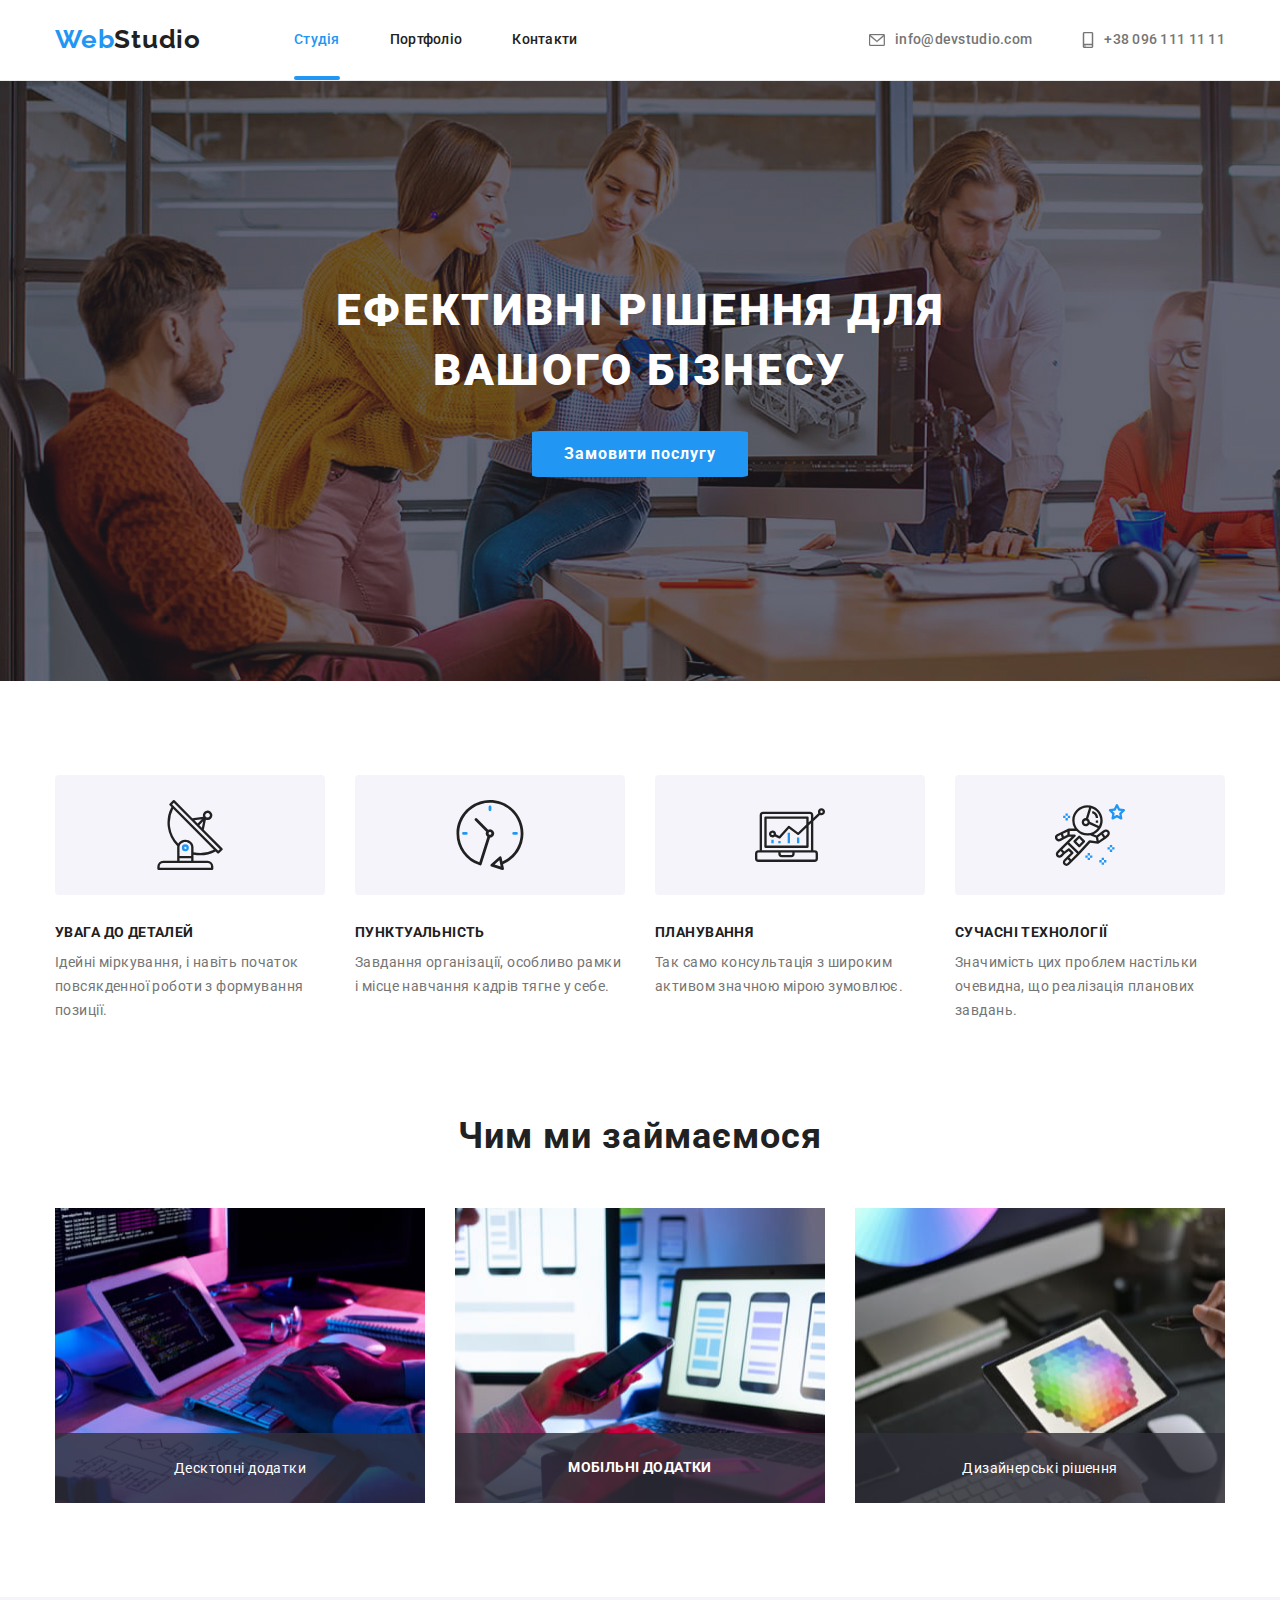
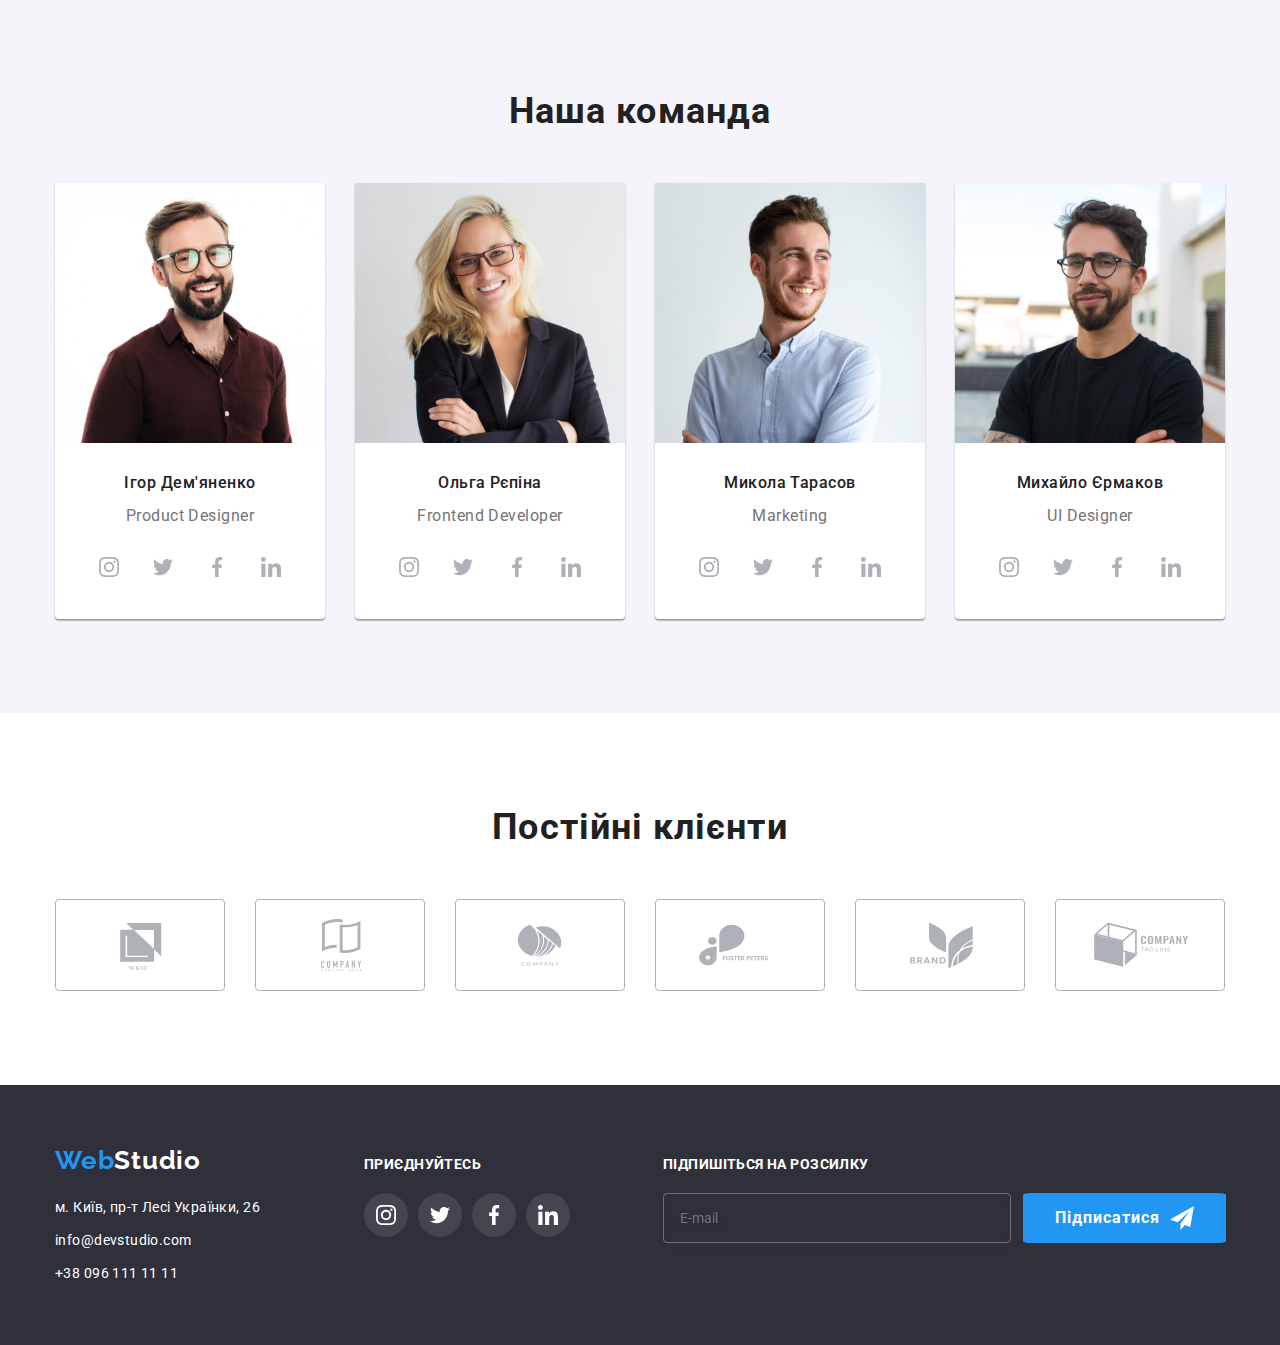
==== commit e606a058: "Перенесено css код з css файла в scss, зібранно у групи" ====
--- a/index.html
+++ b/index.html
@@ -8,7 +8,8 @@
     <title>WebStudio</title>
     <link href="https://unpkg.com/aos@2.3.1/dist/aos.css" rel="stylesheet">
     <link rel="stylesheet" href="./styles/modern-normalize.css">
-    <link rel="stylesheet" href="./styles/styles.css">
+    <link rel="stylesheet" href="./css/main.min.css">
+    <!-- <link rel="stylesheet" href="./styles/styles.css"> -->
     <link rel="preconnect" href="https://fonts.googleapis.com">
     <link rel="preconnect" href="https://fonts.googleapis.com">
     <link rel="preconnect" href="https://fonts.gstatic.com" crossorigin>
@@ -57,7 +58,7 @@
             <div class="container">
                 <h1 class="hero__title">Ефективні рішення для вашого бізнесу</h1>
 
-                <button class="hero__btn btn primary" type="button" data-modal-open>Замовити послугу</button>
+                <button class="hero__btn primary btn" type="button" data-modal-open>Замовити послугу</button>
             </div>
         </section>
 
@@ -338,7 +339,7 @@
         <div class="container foot-add">
 
             <div class="address-thomb">
-                <a class="logo link" href="./index.html"><span class="alogo__accent">Web</span>Studio</a>
+                <a class="logo logo--white link" href="./index.html"><span class="logo__accent">Web</span>Studio</a>
 
                 <address class="address">
                     <ul class="address__list">
--- a/css/main.min.css
+++ b/css/main.min.css
@@ -0,0 +1 @@
+:root{--main-color-title: #212121;--main-color-text: #757575;--accent-color: #2196F3;--additional-color: rgba(255, 255, 255, 0.6);--black-color: #000000;--main-background-color: #fff;--header-bg: #ECECEC;--additional-bg: #2F303A;--btn-color: #F5F4FA;--bg-portfolio: #EEEEEE;--icon: #AFB1B8;--white-ten-persent: rgba(255, 255, 255, 0.1);--black-ten-persent: rgba(0, 0, 0, 0.1);--backdrop: rgba(0, 0, 0, 0.2);--rgba-accent-bg: rgba(33, 150, 243, 0.9);--activity-modal: rgba(47, 48, 58, 0.8);--duration: 250ms;--timing-function: cubic-bezier(0.4, 0, 0.2, 1);--register-form-border: 1px solid rgba(33, 33, 33, 0.2)}h1,h2,h3,h4,h5,h6,p,ul{margin-top:0;margin-bottom:0;padding-right:0;padding-left:0}body{background-color:var(--main-background-color);color:var(--main-color-text);font-family:"Roboto",sans-serif;letter-spacing:.03em;font-size:14px}img{display:block}.list{display:-webkit-box;display:-ms-flexbox;display:flex;list-style-type:none;margin:0;padding-left:0}.link{text-decoration:none;color:var(--main-color-title)}.title{margin-bottom:10px;font-weight:700;font-size:14px;line-height:1.14;letter-spacing:.03em;text-transform:uppercase;color:var(--main-color-title)}.position{position:relative;color:#2196f3}.section{padding-top:94px;padding-bottom:94px}.section-title{margin-bottom:50px;font-weight:700;font-size:36px;line-height:1.16;text-align:center;letter-spacing:.03em;color:var(--main-color-title)}.visually-hidden{position:absolute;width:1px;height:1px;margin:-1px;border:0;padding:0;white-space:nowrap;-webkit-clip-path:inset 100%;clip-path:inset 100%;clip:rect(0 0 0 0);overflow:hidden}.container{margin-right:auto;margin-left:auto;width:1200px;padding-right:15px;padding-left:15px}.header{border-bottom-width:1px;border-bottom-style:solid;border-bottom-color:var(--header-bg)}.header__container{display:-webkit-box;display:-ms-flexbox;display:flex;-webkit-box-align:center;-ms-flex-align:center;align-items:center}.auth-nav{display:-webkit-box;display:-ms-flexbox;display:flex}.site-nav__item,.auth-nav__item{font-weight:500;font-size:14px;line-height:1.14;letter-spacing:.02em}.site-nav__item+.site-nav__item{margin-left:50px}.auth-nav{margin-left:auto}.auth-nav__item+.auth-nav__item{margin-left:50px}.site-nav__link,.auth-nav__link{-webkit-transition:color var(--duration) var(--timing-function);transition:color var(--duration) var(--timing-function)}.site-nav__link:hover,.site-nav__link:focus{color:var(--accent-color)}.site-nav__link{display:block;padding-top:32px;padding-bottom:32px}.auth-nav__link{color:var(--main-color-text)}.auth-nav__link:hover{color:var(--accent-color)}.auth-nav__link:focus{color:var(--accent-color)}.site-nav__link.position::after{position:absolute;left:0;bottom:0;content:"";width:100%;height:4px;border-radius:2px;background-color:var(--accent-color)}.auth-nav__icon{fill:currentColor;stroke:currentColor}.auth-nav__link{display:-webkit-box;display:-ms-flexbox;display:flex;-webkit-box-align:center;-ms-flex-align:center;align-items:center;gap:10px}.btn{padding-top:6px;padding-right:22px;padding-bottom:6px;padding-left:22px;cursor:pointer;outline:none;border:none;border-radius:4%;font-weight:500;font-size:16px;line-height:1.625;-webkit-box-align:center;-ms-flex-align:center;align-items:center;text-align:center;letter-spacing:.03em;color:var(--main-color-title);background-color:var(--btn-color);font-family:inherit;-webkit-transition:color var(--duration) var(--timing-function),background-color var(--duration) var(--timing-function),-webkit-box-shadow var(--duration) var(--timing-function);transition:color var(--duration) var(--timing-function),background-color var(--duration) var(--timing-function),-webkit-box-shadow var(--duration) var(--timing-function);transition:color var(--duration) var(--timing-function),background-color var(--duration) var(--timing-function),box-shadow var(--duration) var(--timing-function);transition:color var(--duration) var(--timing-function),background-color var(--duration) var(--timing-function),box-shadow var(--duration) var(--timing-function),-webkit-box-shadow var(--duration) var(--timing-function)}.btn:hover{color:var(--main-background-color);background-color:var(--accent-color);-webkit-box-shadow:0px 3px 1px rgba(0,0,0,.1),0px 1px 2px rgba(0,0,0,.08),0px 2px 2px rgba(0,0,0,.12);box-shadow:0px 3px 1px rgba(0,0,0,.1),0px 1px 2px rgba(0,0,0,.08),0px 2px 2px rgba(0,0,0,.12)}.btn:focus{color:var(--main-background-color);background-color:var(--accent-color);-webkit-box-shadow:0px 3px 1px rgba(0,0,0,.1),0px 1px 2px rgba(0,0,0,.08),0px 2px 2px rgba(0,0,0,.12);box-shadow:0px 3px 1px rgba(0,0,0,.1),0px 1px 2px rgba(0,0,0,.08),0px 2px 2px rgba(0,0,0,.12)}.btn:active{color:var(--main-background-color);background-color:var(--accent-color);-webkit-box-shadow:0px 3px 1px rgba(0,0,0,.1),0px 1px 2px rgba(0,0,0,.08),0px 2px 2px rgba(0,0,0,.12);box-shadow:0px 3px 1px rgba(0,0,0,.1),0px 1px 2px rgba(0,0,0,.08),0px 2px 2px rgba(0,0,0,.12)}.btn.primary{padding-top:10px;padding-right:32px;padding-bottom:10px;padding-left:32px;background-color:var(--accent-color);color:var(--main-background-color);font-weight:700;letter-spacing:.06em}.close-btn{cursor:pointer;display:-webkit-box;display:-ms-flexbox;display:flex;-webkit-box-pack:center;-ms-flex-pack:center;justify-content:center;-webkit-box-align:center;-ms-flex-align:center;align-items:center;position:absolute;top:8px;right:8px;width:30px;height:30px;border-radius:50%;border:1px solid var(--black-ten-persent);background-color:var(--main-background-color);-webkit-transition:fill var(--duration) var(--timing-function);transition:fill var(--duration) var(--timing-function)}.close-btn:hover{fill:var(--accent-color)}.hero{background-color:var(--additional-bg);text-align:center;padding:200px 0;background-image:-webkit-gradient(linear, left top, right top, from(rgba(47, 48, 58, 0.4)), to(rgba(47, 48, 58, 0.4))),url(../imeges/img-bg/Img.jpg);background-image:linear-gradient(to right, rgba(47, 48, 58, 0.4), rgba(47, 48, 58, 0.4)),url(../imeges/img-bg/Img.jpg);background-repeat:no-repeat;background-size:cover;height:600px;max-width:1600px;margin-left:auto;margin-right:auto}.hero__title{width:696px;margin:0 auto;margin-bottom:30px;font-weight:900;font-size:44px;line-height:1.36;letter-spacing:.06em;text-transform:uppercase;color:var(--main-background-color)}.logo{display:block;margin-right:93px;font-family:"Raleway";font-weight:700;font-size:26px;line-height:1.2;letter-spacing:.03em;color:var(--main-color-title)}.footer .logo{color:var(--main-background-color);margin-bottom:20px}.logo--white{color:var(--main-background-color);margin-bottom:20px}.logo__accent{color:var(--accent-color)}.hero{background-color:var(--additional-bg);text-align:center;padding:200px 0;background-image:-webkit-gradient(linear, left top, right top, from(rgba(47, 48, 58, 0.4)), to(rgba(47, 48, 58, 0.4))),url(../imeges/img-bg/Img.jpg);background-image:linear-gradient(to right, rgba(47, 48, 58, 0.4), rgba(47, 48, 58, 0.4)),url(../imeges/img-bg/Img.jpg);background-repeat:no-repeat;background-size:cover;height:600px;max-width:1600px;margin-left:auto;margin-right:auto}.hero__title{width:696px;margin:0 auto;margin-bottom:30px;font-weight:900;font-size:44px;line-height:1.36;letter-spacing:.06em;text-transform:uppercase;color:var(--main-background-color)}.features.section{padding-bottom:0}.features__icon{display:-webkit-box;display:-ms-flexbox;display:flex;width:270;height:120px;background-color:var(--btn-color);-webkit-box-align:center;-ms-flex-align:center;align-items:center;-webkit-box-pack:center;-ms-flex-pack:center;justify-content:center;margin-bottom:30px;border-radius:4px}.features__item{width:270px}.features__item+.features__item{margin-left:30px}.activity__item+.activity__item{margin-left:30px}.activity__modal{position:relative}.activity__title{position:absolute;display:-webkit-box;display:-ms-flexbox;display:flex;-webkit-box-pack:center;-ms-flex-pack:center;justify-content:center;-webkit-box-align:center;-ms-flex-align:center;align-items:center;color:var(--main-background-color);bottom:0;margin-bottom:0;width:100%;height:70px;background-color:var(--activity-modal)}.team__title{font-weight:700;font-size:14px;line-height:1.14;letter-spacing:.03em;color:var(--main-color-title);text-transform:none}.team__item{background-color:var(--main-background-color);-webkit-box-shadow:0px 1px 3px rgba(0,0,0,.12),0px 1px 1px rgba(0,0,0,.14),0px 2px 1px rgba(0,0,0,.2);box-shadow:0px 1px 3px rgba(0,0,0,.12),0px 1px 1px rgba(0,0,0,.14),0px 2px 1px rgba(0,0,0,.2);border-radius:0px 0px 4px 4px}.text{font-size:14px;line-height:1.7;letter-spacing:.03em;color:var(--main-color-text)}.team__text{font-size:16px;font-weight:400;text-align:center;margin-bottom:16px;line-height:1.7;letter-spacing:.03em}.team{background-color:#f5f4fa}.team__title{font-weight:500;font-size:16px;line-height:1.187;text-align:center;letter-spacing:.03em;color:var(--main-color-title)}.team__item+.team__item{margin-left:30px}.team__person{padding-top:30px;padding-bottom:30px}.client__list{display:-webkit-box;display:-ms-flexbox;display:flex;-webkit-box-pack:center;-ms-flex-pack:center;justify-content:center;gap:30px}.client__icon{fill:currentColor;width:170px;height:92px}.client__link{display:block;border:1px solid var(--icon);border-radius:4px;color:var(--icon);width:170px;height:92px;-webkit-transition:color var(--duration) var(--timing-function),border-color var(--duration) var(--timing-function);transition:color var(--duration) var(--timing-function),border-color var(--duration) var(--timing-function)}.client__link:hover{color:var(--accent-color);border-color:var(--accent-color)}.client__link:focus{color:var(--accent-color);border-color:var(--accent-color)}.footer{background-color:var(--additional-bg);padding-bottom:60px;padding-top:60px}.address__link{font-style:normal;font-weight:400;font-size:14px;line-height:1.7;letter-spacing:.03em;color:var(--additional-color)}.address__link{font-style:normal;font-weight:400;font-size:14px;line-height:1.7;letter-spacing:.03em;color:#fff}.address__list{list-style:none}.address__item:not(:last-child){margin-bottom:9px}.address__link{-webkit-transition:color var(--duration) var(--timing-function);transition:color var(--duration) var(--timing-function)}.address__link:hover{color:var(--accent-color)}.address__link:focus{color:var(--accent-color)}.foot-add{display:-webkit-box;display:-ms-flexbox;display:flex;-webkit-box-align:baseline;-ms-flex-align:baseline;align-items:baseline}.address-thomb{margin-right:70px}.sociallink{margin-right:93px}.sociallink__title{color:var(--main-background-color);margin-bottom:20px}.send__icon{fill:#fff}.send__btn{display:-webkit-box;display:-ms-flexbox;display:flex;gap:10px}.send-form__thomb{display:-webkit-box;display:-ms-flexbox;display:flex}.send-form__title{color:var(--main-background-color);margin-bottom:20px;font-weight:700;font-size:14px;line-height:1.14;letter-spacing:.03em;text-transform:uppercase}.send__input{background-color:rgba(0,0,0,0);height:50px;width:348px;outline:rgba(0,0,0,0);border:1px solid rgba(255,255,255,.3);-webkit-filter:drop-shadow(0px 4px 4px rgba(0, 0, 0, 0.15));filter:drop-shadow(0px 4px 4px rgba(0, 0, 0, 0.15));border-radius:4px;margin-right:12px;padding-left:16px;color:var(--main-background-color);-webkit-transition:border var(--duration) var(--timing-function);transition:border var(--duration) var(--timing-function)}.send__input{padding-left:16px}.send__input:focus{border:1px solid var(--accent-color)}.send-form{margin-right:auto}.social-network{display:-webkit-box;display:-ms-flexbox;display:flex;gap:10px;-webkit-box-pack:center;-ms-flex-pack:center;justify-content:center}.social-network__link{display:-webkit-box;display:-ms-flexbox;display:flex;-webkit-box-align:center;-ms-flex-align:center;align-items:center;-webkit-box-pack:center;-ms-flex-pack:center;justify-content:center;width:44px;height:44px;color:var(--icon);border-radius:50%;background-color:var(--main-background-color);-webkit-transition:color var(--duration) var(--timing-function),background-color var(--duration) var(--timing-function);transition:color var(--duration) var(--timing-function),background-color var(--duration) var(--timing-function)}.social-network__icon{fill:currentColor}.social-network__link:hover{color:var(--main-background-color);background-color:var(--accent-color)}.social-network__link:focus{color:var(--main-background-color);background-color:var(--accent-color)}.social-network__icon--white{color:var(--main-background-color)}.social-network__link--darkbg{background-color:var(--white-ten-persent)}.backdrop{position:fixed;top:0;left:0;width:100%;height:100%;background-color:var(--backdrop);-webkit-transition:opacity var(--duration) var(--timing-function);transition:opacity var(--duration) var(--timing-function)}.backdrop.is-hidden{opacity:0;pointer-events:none;visibility:hidden}.backdrop.is-hidden .modal{opacity:0;-webkit-transform:translate(-50%, 0px);transform:translate(-50%, 0px)}.modal{position:absolute;top:50%;left:50%;-webkit-transform:translate(-50%, -50%);transform:translate(-50%, -50%);width:528px;height:581px;padding:40px;background-color:var(--main-background-color);-webkit-box-shadow:0px 1px 3px rgba(0,0,0,.12),0px 1px 1px rgba(0,0,0,.14),0px 2px 1px rgba(0,0,0,.2);box-shadow:0px 1px 3px rgba(0,0,0,.12),0px 1px 1px rgba(0,0,0,.14),0px 2px 1px rgba(0,0,0,.2);border-radius:4px;-webkit-transition:opacity var(--duration) var(--timing-function),visibility var(--duration) var(--timing-function),-webkit-transform var(--duration) var(--timing-function);transition:opacity var(--duration) var(--timing-function),visibility var(--duration) var(--timing-function),-webkit-transform var(--duration) var(--timing-function);transition:opacity var(--duration) var(--timing-function),transform var(--duration) var(--timing-function),visibility var(--duration) var(--timing-function);transition:opacity var(--duration) var(--timing-function),transform var(--duration) var(--timing-function),visibility var(--duration) var(--timing-function),-webkit-transform var(--duration) var(--timing-function)}.register-form__title{display:block;text-align:center;margin-bottom:12px;font-size:20px;color:var(--main-color-title)}.register-form__group{position:relative;display:block;margin-bottom:20px}.register-form__field{position:relative;display:block;margin-bottom:10px}.register-form__lable{display:block;margin-bottom:4px;font-weight:400;font-size:12px;line-height:1.16;letter-spacing:.01em}.register-form__input{width:100%;height:45px;padding-left:42px;padding-right:42px;border:var(--register-form-border);border-radius:4px;outline:rgba(0,0,0,0);-webkit-transition:border var(--duration) var(--timing-function);transition:border var(--duration) var(--timing-function)}.register-form__input:hover{border:1px solid var(--accent-color)}.register-form__input:focus{border:1px solid var(--accent-color)}.register-form__message{display:block;width:100%;height:130px;padding:18px;font-size:14px;resize:none;outline:rgba(0,0,0,0);border:var(--register-form-border);border-radius:10px;-webkit-transition:border var(--duration) var(--timing-function);transition:border var(--duration) var(--timing-function)}.register-form__message:hover{border:1px solid var(--accent-color)}.register-form__message:focus{border:1px solid var(--accent-color)}.register-form__agreement{display:-webkit-box;display:-ms-flexbox;display:flex;-webkit-box-align:center;-ms-flex-align:center;align-items:center;-webkit-box-pack:center;-ms-flex-pack:center;justify-content:center;gap:10px;margin-bottom:30px}.register-form__heading{display:block;margin-bottom:10px;font-size:14px}.register-form__icon{position:absolute;display:block;bottom:12px;left:12px;-webkit-transition:fill var(--duration) var(--timing-function);transition:fill var(--duration) var(--timing-function)}.register-form__input:hover~.register-form__icon{fill:var(--accent-color)}.register-form__input:focus~.register-form__icon{fill:var(--accent-color)}.register-form__icon-check{opacity:0;-webkit-transition:opacity var(--duration) var(--timing-function);transition:opacity var(--duration) var(--timing-function)}.register-form__icon-uncheck{opacity:1;-webkit-transition:opacity var(--duration) var(--timing-function);transition:opacity var(--duration) var(--timing-function)}.register-form__checkbox:checked+.register-form__icons .register-form__icon-check{opacity:1}.register-form__checkbox:checked+.register-form__icons .register-form__icon-uncheck{opacity:0}.register-form__link{color:var(--accent-color)}.register-form__btn{display:block;margin:0 auto;width:200px;-webkit-box-shadow:0px 3px 1px rgba(0,0,0,.1),0px 1px 2px rgba(0,0,0,.08),0px 2px 2px rgba(0,0,0,.12);box-shadow:0px 3px 1px rgba(0,0,0,.1),0px 1px 2px rgba(0,0,0,.08),0px 2px 2px rgba(0,0,0,.12)}.button-list__item+.button-list__item{margin-left:8px}.card__title{margin-bottom:4px;font-weight:700;font-size:18px;line-height:2;letter-spacing:.06em;color:var(--main-color-title)}.card__category{font-weight:400;font-size:16px;line-height:1.87;letter-spacing:.03em;color:var(--main-color-text)}.section.our-work .list{-webkit-box-pack:center;-ms-flex-pack:center;justify-content:center}.card__list{display:-webkit-box;display:-ms-flexbox;display:flex;margin-top:50px;-ms-flex-wrap:wrap;flex-wrap:wrap}.card{margin-right:30px;margin-bottom:30px}.card__name{padding:20px 24px;border:1px solid var(--bg-portfolio);border-top:none}.card:nth-child(3n){margin-right:0px}.card:nth-last-child(-n+3){margin-bottom:0px}.card__link{display:block;-webkit-transition:-webkit-box-shadow var(--duration) var(--timing-function);transition:-webkit-box-shadow var(--duration) var(--timing-function);transition:box-shadow var(--duration) var(--timing-function);transition:box-shadow var(--duration) var(--timing-function), -webkit-box-shadow var(--duration) var(--timing-function)}.card__link:hover{-webkit-box-shadow:0px 1px 1px rgba(0,0,0,.12),0px 4px 4px rgba(0,0,0,.06),1px 4px 6px rgba(0,0,0,.16);box-shadow:0px 1px 1px rgba(0,0,0,.12),0px 4px 4px rgba(0,0,0,.06),1px 4px 6px rgba(0,0,0,.16)}.card__link:focus{-webkit-box-shadow:0px 1px 1px rgba(0,0,0,.12),0px 4px 4px rgba(0,0,0,.06),1px 4px 6px rgba(0,0,0,.16);box-shadow:0px 1px 1px rgba(0,0,0,.12),0px 4px 4px rgba(0,0,0,.06),1px 4px 6px rgba(0,0,0,.16)}.card__thumb{position:relative;overflow:hidden}.card__thumb::before{content:"";position:absolute;top:0;left:0;width:100%;height:100%;background-color:var(--rgba-accent-bg);opacity:0;-webkit-transform:translate(0, 100%);transform:translate(0, 100%);-webkit-transition:opacity var(--duration) var(--timing-function),-webkit-transform var(--duration) var(--timing-function);transition:opacity var(--duration) var(--timing-function),-webkit-transform var(--duration) var(--timing-function);transition:transform var(--duration) var(--timing-function),opacity var(--duration) var(--timing-function);transition:transform var(--duration) var(--timing-function),opacity var(--duration) var(--timing-function),-webkit-transform var(--duration) var(--timing-function)}.card__link:hover .card__thumb::before,.card__link:focus .card__thumb::before{opacity:1;-webkit-transform:translate(0, 0);transform:translate(0, 0)}.card__text{position:absolute;top:0;left:0;width:100%;height:100%;color:var(--main-background-color);padding:63px,24px;padding:63px 24px;font-size:18px;line-height:1.5;letter-spacing:.03em;opacity:0;-webkit-transform:translate(0, 100%);transform:translate(0, 100%);-webkit-transition:opacity var(--duration) var(--timing-function),-webkit-transform var(--duration) var(--timing-function);transition:opacity var(--duration) var(--timing-function),-webkit-transform var(--duration) var(--timing-function);transition:transform var(--duration) var(--timing-function),opacity var(--duration) var(--timing-function);transition:transform var(--duration) var(--timing-function),opacity var(--duration) var(--timing-function),-webkit-transform var(--duration) var(--timing-function)}.card__link:hover .card__text{opacity:1;-webkit-transform:translate(0, 0);transform:translate(0, 0)}.card__link:focus{opacity:1;-webkit-transform:translate(0, 0);transform:translate(0, 0)}/*# sourceMappingURL=main.min.css.map */--- a/styles/styles.css
+++ b/styles/styles.css
@@ -1,4 +1,4 @@
-:root {
+/* :root {
     --main-color-title: #212121;
     --main-color-text: #757575;
     --accent-color: #2196F3;
@@ -18,20 +18,18 @@
     --duration: 250ms;
     --timing-function: cubic-bezier(0.4, 0, 0.2, 1);
     --register-form-border: 1px solid rgba(33, 33, 33, 0.2);
-
-}
+} */
 
 
 /* Utility */
 
 
-body {
+/* body {
     background-color: var(--main-background-color);
     color: var(--main-color-text);
     font-family: 'Roboto', sans-serif;
     letter-spacing: 0.03em;
     font-size: 14px;
-
 }
 
 h1,
@@ -53,6 +51,7 @@
 }
 
 .list {
+    display: flex;
     list-style-type: none;
     margin: 0;
     padding-left: 0;
@@ -78,6 +77,11 @@
 .position {
     position: relative;
     color: #2196F3;
+}
+
+.section {
+    padding-top: 94px;
+    padding-bottom: 94px;
 }
 
 .section-title {
@@ -107,18 +111,14 @@
 .container {
     margin-right: auto;
     margin-left: auto;
-    /* outline: 1px solid tomato; */
-
-
     width: 1200px;
     padding-right: 15px;
     padding-left: 15px;
-
-}
+} */
 
 /* header */
 
-.header {
+/* .header {
     border-bottom-width: 1px;
     border-bottom-style: solid;
     border-bottom-color: var(--header-bg);
@@ -130,23 +130,17 @@
     align-items: center;
 }
 
-/* ______________________________________________ */
-
-.container .list {
-    display: flex;
-}
-
 .auth-nav {
     display: flex;
 }
 
 .logo__accent {
     color: var(--accent-color);
-}
+} */
 
 /* nav */
 
-.site-nav__item,
+/* .site-nav__item,
 .auth-nav__item {
     font-weight: 500;
     font-size: 14px;
@@ -211,11 +205,11 @@
     display: flex;
     align-items: center;
     gap: 10px;
-}
+} */
 
 /* hero */
 
-.hero {
+/* .hero {
     background-color: var(--additional-bg);
     text-align: center;
     padding: 200px 0;
@@ -241,11 +235,10 @@
     letter-spacing: 0.06em;
     text-transform: uppercase;
     color: var(--main-background-color);
-}
-/* ++++++++++++++++++++++++++++++++++++++++++++++++++++++++++++ */
+} */
 
 /* Backdrom/Modal */
-
+/* 
 .backdrop {
     position: fixed;
     top: 0;
@@ -283,13 +276,11 @@
     border-radius: 4px;
     transition: opacity var(--duration) var(--timing-function), transform var(--duration) var(--timing-function), visibility var(--duration) var(--timing-function) ;
   
-}
+} */
 
 /* Register Form */
 
-
-
-.register-form__title {
+/* .register-form__title {
     display: block;
     text-align: center;
     margin-bottom: 12px;
@@ -385,7 +376,7 @@
 }
 
 .register-form__input:focus ~ .register-form__icon,
-.register-form__input:hover ~ .register-forь__icon {
+.register-form__input:hover ~ .register-form__icon {
 fill: var(--accent-color);
 }
 
@@ -414,12 +405,11 @@
     margin: 0 auto;
     width: 200px;
     box-shadow: 0px 3px 1px rgba(0, 0, 0, 0.1), 0px 1px 2px rgba(0, 0, 0, 0.08), 0px 2px 2px rgba(0, 0, 0, 0.12);
-}
-/* +++++++++++++++++++++++++++++++++++++++++++++++++++++++++++ */
+} */
 
 /* button */
 
-.btn {
+/* .btn {
     padding-top: 6px;
     padding-right: 22px;
     padding-bottom: 6px;
@@ -460,7 +450,6 @@
     color: var(--main-background-color);
     font-weight: 700;
     letter-spacing: 0.06em;
-
 }
 
 .close-btn {
@@ -476,21 +465,16 @@
     border-radius: 50%;
     border: 1px solid var(--black-ten-persent) ;
     background-color: var(--main-background-color);
-transition: fill var(--duration) var(--timing-function);
+    transition: fill var(--duration) var(--timing-function);
 }
 
 .close-btn:hover {
     fill: var(--accent-color);
-}
-/* +++++++++++++++++++++++++++++++++++++++++++++++++++++++++++++ */
+} */
 /* main */
 
-.section {
-    padding-top: 94px;
-    padding-bottom: 94px;
-}
-
-.features.section {
+
+/* .features.section {
     padding-bottom: 0;
 }
 
@@ -523,38 +507,17 @@
 
 .features__item + .features__item {
     margin-left: 30px;
-}
+} */
 
 /* Чим ми займаемося */
 
-.activity__item + .activity__item {
+/* .activity__item + .activity__item {
     margin-left: 30px;
 }
 
 .activity__modal {
         position: relative;
     } 
-
-/* .activ-modal::before {
-    content: "";
-    position: absolute;
-    bottom: 0;
-    left: 0;
-    height: 70px;
-    width: 100%;
-    background-color: var(--activity-modal);
-}
-
-.activity .title {
-    position: absolute;
-    bottom: 0;
-    left: 50%;
-    transform: translate(-50%, 0);
-    color: var(--main-background-color);
-    padding: 27px 0px;
-    margin: 0;
-
-} */
 
  .activity__title {
     position: absolute;
@@ -569,12 +532,12 @@
     width: 100%;
     height: 70px;
     background-color: var(--activity-modal);
-}
-
-/* +++++++++++++++++++++++++++++++++++++++++++++++++++++++++++++++++++ */
-/*  */
-
-.team__title {
+} */
+
+
+/* ================================================================================== */
+
+/* .team__title {
     font-weight: 700;
     font-size: 14px;
     line-height: 1.14;
@@ -627,11 +590,11 @@
 .team__person {
     padding-top: 30px;
     padding-bottom: 30px;
-}
-
-/* social */
-
-.social-network {
+} */
+
+/* social ==================================================================================*/
+
+/* .social-network {
     display: flex;
     gap: 10px;
     justify-content: center;
@@ -661,11 +624,19 @@
     background-color: var(--accent-color);
 }
 
-/* +++++++++++++++++++++++++++++++++++++++++++++ */
+.social-network__icon--white {
+    color: var(--main-background-color);
+}
+
+.social-network__link--darkbg {
+background-color: var(--white-ten-persent);
+} */
+
+/* +++++++++++++++++++++++++++++++++++++++++++++================================================= */
 
 /* кліенти */
 
-.client__list {
+/* .client__list {
 display: flex;
 justify-content: center;
 gap: 30px;
@@ -692,30 +663,17 @@
 .client__link:focus {
     color: var(--accent-color);
     border-color: var(--accent-color);
-}
-
-
-
-
-
-
-
-
-
-
-
-/* Footer */
-
-.footer {
+} */
+
+
+/* Footer ==================================================================*/
+
+/* .footer {
     background-color: var(--additional-bg);
     padding-bottom: 60px;
     padding-top: 60px;
 }
 
-.footer .logo {
-    color: var(--main-background-color);
-    margin-bottom: 20px;
-}
 
 .address__link {
     font-style: normal;
@@ -726,7 +684,6 @@
     color: var(--additional-color);
 }
 
-
 .address__link {
     font-style: normal;
     font-weight: 400;
@@ -754,7 +711,7 @@
 }
 
 
-.container.foot-add {
+.foot-add {
 display: flex;
 align-items: baseline;
 }
@@ -763,33 +720,6 @@
     margin-right: 70px;
 }
 
-/* footer sosial */
-
-/* .sociallink__list{
-    display: flex;
-} */
-
-/* .sociallink__link {
-display: flex;
-align-items: center;
-justify-content: center;
-width: 44px;
-height: 44px;
-color: var(--main-background-color);
-border-radius: 50%;
-background-color: var(--white-ten-persent);
-}
-
-.sociallink__link {
-transition: color var(--duration) var(--timing-function), background-color var(--duration) var(--timing-function), stroke var(--duration) var(--timing-function);
-}
-
-.sociallink__link:hover,
-.sociallink__link:focus {
-    background-color: var(--accent-color);
-    color: var(--main-background-color);
-   
-} */
 .sociallink {
     margin-right: 93px;
 }
@@ -797,18 +727,12 @@
 .sociallink__title {
     color: var(--main-background-color);
     margin-bottom: 20px;
-}
-
-.social-network__icon--white {
-    color: var(--main-background-color);
-}
-
-.social-network__link--darkbg {
-background-color: var(--white-ten-persent);
-}
-
-/* footer send ======================================*/
-
+} */
+
+
+
+/* footer send ======================================================================*/
+/* 
 .send__icon {
     fill: #fff;
 }
@@ -858,12 +782,12 @@
 
 .send-form {
     margin-right: auto;
-}
+} */
 
 
 /* PORTFOLIO */
 
-.button-list__item+.button-list__item {
+/* .button-list__item+.button-list__item {
     margin-left: 8px;
 }
 
@@ -926,11 +850,11 @@
 .card__link:hover,
 .card__link:focus {
     box-shadow: 0px 1px 1px rgba(0, 0, 0, 0.12), 0px 4px 4px rgba(0, 0, 0, 0.06), 1px 4px 6px rgba(0, 0, 0, 0.16);
-}
+} */
 
 /* Перехід у картках */
 
-.card__thumb {
+/* .card__thumb {
     position: relative;
     overflow: hidden;
 }
@@ -979,7 +903,7 @@
 .card__link:focus .card__text {
     opacity: 1;
     transform: translate(0, 0);
-}
-
-
-
+} */
+
+
+
